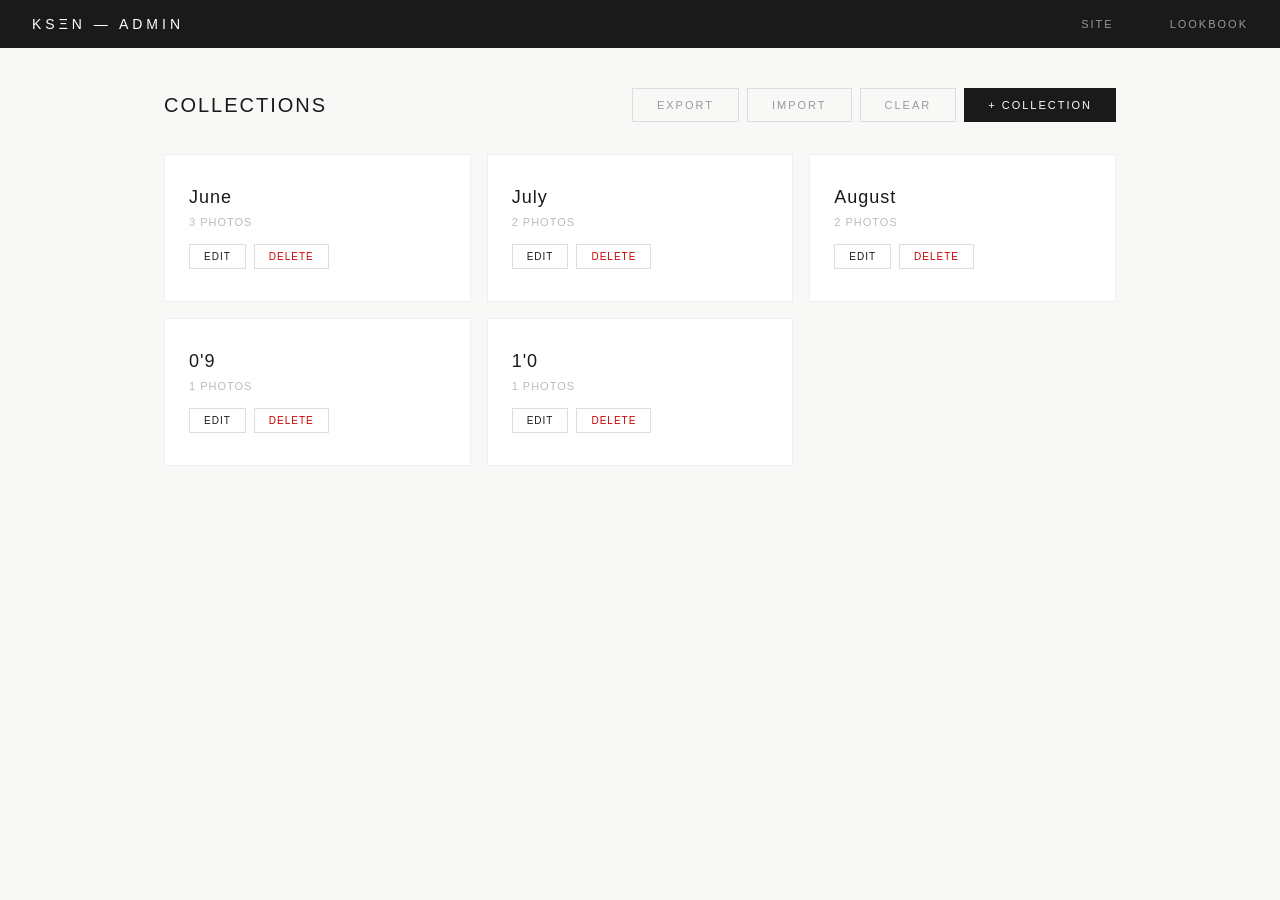
==== admin.html @ ff924694 "collection hero title + per-collection video support" ====
<!DOCTYPE html>
<html lang="en">
<head>
    <meta charset="UTF-8">
    <meta name="viewport" content="width=device-width, initial-scale=1.0">
    <title>Admin — KSΞN</title>
    <link rel="stylesheet" href="css/style.css">
    <style>
        * { box-sizing: border-box; margin: 0; padding: 0; }
        body { font-family: -apple-system, BlinkMacSystemFont, 'Helvetica Neue', Arial, sans-serif; background: #f8f8f6; color: #1a1a1a; }
        nav.admin-nav { position: relative; top: auto; left: auto; right: auto; height: auto; background: #1a1a1a !important; border-bottom: none; backdrop-filter: none; padding: 16px 32px; display: flex; justify-content: space-between; align-items: center; }
        .admin-nav h1 { color: #fff; font-size: 14px; font-weight: 300; letter-spacing: 4px; text-transform: uppercase; }
        .admin-nav .nav-links a { color: #999; text-decoration: none; font-size: 11px; letter-spacing: 2px; text-transform: uppercase; margin-left: 16px; transition: color .2s; }
        .admin-nav .nav-links a:hover { color: #fff; }
        .admin-container { max-width: 1000px; margin: 0 auto; padding: 40px 24px 60px; }
        .admin-header { display: flex; justify-content: space-between; align-items: center; margin-bottom: 32px; }
        .admin-header h2 { font-size: 20px; font-weight: 300; letter-spacing: 2px; text-transform: uppercase; }
        .admin-header .back-btn { background: none; border: none; font-size: 20px; cursor: pointer; color: #999; padding: 4px 8px; margin-right: 12px; }
        .admin-header .back-btn:hover { color: #1a1a1a; }
        .admin-header button { background: #1a1a1a; color: #fff; border: none; padding: 10px 24px; font-size: 11px; letter-spacing: 2px; text-transform: uppercase; cursor: pointer; transition: opacity .2s; }
        .admin-header button:hover { opacity: .8; }
        .admin-header .btn-outline { background: none; color: #999; border: 1px solid #ddd; }
        .admin-header .btn-outline:hover { color: #1a1a1a; border-color: #1a1a1a; opacity: 1; }
        .col-grid { display: grid; grid-template-columns: repeat(auto-fill, minmax(280px, 1fr)); gap: 16px; }
        .col-card { background: #fff; border: 1px solid #f0efed; padding: 32px 24px; cursor: pointer; transition: all .3s; display: flex; flex-direction: column; gap: 8px; }
        .col-card:hover { border-color: #1a1a1a; }
        .col-card h3 { font-size: 18px; font-weight: 400; letter-spacing: 1px; }
        .col-card .col-count { font-size: 11px; color: #bbb; letter-spacing: 1px; text-transform: uppercase; }
        .col-card-actions { display: flex; gap: 8px; margin-top: 8px; }
        .col-card-actions button { background: none; border: 1px solid #ddd; padding: 6px 14px; font-size: 10px; letter-spacing: 1px; text-transform: uppercase; cursor: pointer; transition: all .2s; }
        .col-card-actions .edit-btn { color: #1a1a1a; }
        .col-card-actions .edit-btn:hover { border-color: #1a1a1a; }
        .col-card-actions .delete-btn { color: #c00; }
        .col-card-actions .delete-btn:hover { border-color: #c00; }
        .prod-grid { display: grid; grid-template-columns: repeat(auto-fill, minmax(200px, 1fr)); gap: 16px; }
        .prod-card { background: #fff; border: 1px solid #f0efed; overflow: hidden; cursor: pointer; transition: all .3s; }
        .prod-card:hover { border-color: #1a1a1a; }
        .prod-card img { width: 100%; height: 240px; object-fit: cover; display: block; }
        .prod-card-body { padding: 12px 16px 16px; }
        .prod-card-body .look { font-size: 9px; color: #bbb; letter-spacing: 2px; text-transform: uppercase; }
        .prod-card-body h4 { font-size: 13px; font-weight: 500; margin: 4px 0 2px; }
        .prod-card-body .desc { font-size: 11px; color: #888; line-height: 1.4; display: -webkit-box; -webkit-line-clamp: 2; -webkit-box-orient: vertical; overflow: hidden; }
        .prod-card-actions { display: flex; gap: 6px; padding: 0 16px 14px; }
        .prod-card-actions button { background: none; border: 1px solid #ddd; padding: 5px 12px; font-size: 9px; letter-spacing: 1px; text-transform: uppercase; cursor: pointer; transition: all .2s; }
        .prod-card-actions .edit-btn { color: #1a1a1a; }
        .prod-card-actions .edit-btn:hover { border-color: #1a1a1a; }
        .prod-card-actions .delete-btn { color: #c00; }
        .prod-card-actions .delete-btn:hover { border-color: #c00; }
        .admin-empty { grid-column: 1 / -1; text-align: center; padding: 60px 20px; color: #bbb; font-size: 13px; letter-spacing: 1px; }
        .admin-form-overlay { position: fixed; inset: 0; background: rgba(0,0,0,0.5); display: none; justify-content: center; align-items: center; z-index: 200; padding: 20px; }
        .admin-form-overlay.active { display: flex; }
        .admin-form { background: #fff; width: 100%; max-width: 520px; max-height: 90vh; overflow-y: auto; padding: 40px; }
        .admin-form h3 { font-size: 16px; font-weight: 400; letter-spacing: 2px; text-transform: uppercase; margin-bottom: 24px; }
        .admin-form label { display: block; font-size: 10px; letter-spacing: 2px; text-transform: uppercase; color: #999; margin-bottom: 4px; margin-top: 16px; }
        .admin-form label:first-of-type { margin-top: 0; }
        .admin-form input, .admin-form textarea { width: 100%; padding: 10px 12px; border: 1px solid #ddd; font-size: 13px; font-family: inherit; background: #fafafa; outline: none; transition: border .2s; }
        .admin-form input:focus, .admin-form textarea:focus { border-color: #1a1a1a; }
        .admin-form textarea { resize: vertical; min-height: 60px; }
        .dropzone { border: 2px dashed #ddd; padding: 20px; text-align: center; cursor: pointer; transition: all .2s; background: #fafafa; margin-top: 4px; min-height: 120px; display: flex; flex-direction: column; align-items: center; justify-content: center; }
        .dropzone:hover, .dropzone.dragover { border-color: #1a1a1a; background: #f0f0ee; }
        .dropzone.has-image { border-style: solid; border-color: #ddd; padding: 4px; }
        .dropzone img { max-width: 100%; max-height: 200px; display: block; }
        .dropzone .dz-text { font-size: 11px; color: #bbb; letter-spacing: 1px; }
        .dropzone.has-image .dz-text { display: none; }
        .admin-form-actions { display: flex; gap: 12px; margin-top: 24px; }
        .admin-form-actions button { flex: 1; padding: 12px; border: none; font-size: 11px; letter-spacing: 2px; text-transform: uppercase; cursor: pointer; }
        .admin-form-actions .save-btn { background: #1a1a1a; color: #fff; }
        .admin-form-actions .cancel-btn { background: none; border: 1px solid #ddd; color: #999; }
        .admin-form-actions .save-btn:hover { opacity: .85; }
        .admin-form-actions .cancel-btn:hover { color: #1a1a1a; border-color: #1a1a1a; }
        .admin-toast { position: fixed; bottom: 24px; left: 50%; transform: translateX(-50%); background: #1a1a1a; color: #fff; padding: 12px 24px; font-size: 12px; letter-spacing: 1px; opacity: 0; transition: opacity .3s; z-index: 300; pointer-events: none; }
        .admin-toast.show { opacity: 1; }
        @media (max-width: 600px) {
            .admin-nav { padding: 12px 16px; }
            .admin-container { padding: 0 12px; margin: 20px auto; }
            .col-grid { grid-template-columns: 1fr; }
            .prod-grid { grid-template-columns: 1fr 1fr; }
            .admin-form { padding: 24px; }
        }
    </style>
</head>
<body>

    <nav class="admin-nav">
        <h1>KSΞN — Admin</h1>
        <div class="nav-links">
            <a href="index.html">Site</a>
            <a href="collection.html">Lookbook</a>
        </div>
    </nav>

    <div class="admin-container" id="app">
        <div id="viewMain">
            <div class="admin-header">
                <h2>Collections</h2>
                <div style="display:flex;gap:8px;flex-wrap:wrap;">
                    <button class="btn-outline" onclick="exportData()">Export</button>
                    <button class="btn-outline" onclick="importData()">Import</button>
                    <button class="btn-outline" onclick="clearStorage()">Clear</button>
                    <button onclick="openColForm()">+ Collection</button>
                </div>
            </div>
            <div class="col-grid" id="colGrid"></div>
        </div>

        <div id="viewDetail" style="display:none;">
            <div class="admin-header">
                <div>
                    <button class="back-btn" onclick="showMain()">&#8592;</button>
                    <span id="detailTitle" style="font-size:20px;font-weight:300;letter-spacing:2px;text-transform:uppercase;"></span>
                </div>
                <button onclick="openProductForm()">+ Add Photo</button>
            </div>
            <div class="prod-grid" id="prodGrid"></div>
        </div>
    </div>

    <div class="admin-form-overlay" id="formOverlay">
        <div class="admin-form">
            <h3 id="formTitle">Collection</h3>
            <form id="mainForm" novalidate onsubmit="saveForm(event)">
                <input type="hidden" id="formType" value="">
                <input type="hidden" id="formId" value="">
                <input type="hidden" id="formColId" value="">
                <div id="formFields"></div>
                <div class="admin-form-actions">
                    <button type="button" class="cancel-btn" onclick="closeForm()">Cancel</button>
                    <button type="submit" class="save-btn">Save</button>
                </div>
            </form>
        </div>
    </div>

    <div class="admin-toast" id="toast"></div>

    <script>
        const DEFAULT_COLLECTIONS = [
            { id: 0, name: "June", video: "" },
            { id: 1, name: "July", video: "" },
            { id: 2, name: "August", video: "" },
            { id: 3, name: "0'9", video: "" },
            { id: 4, name: "1'0", video: "" }
        ];
        const DEFAULT_PRODUCTS = [
            { id: 0, image: "images/june.jpg", look: "Look 01", name: "Wool Tailored Blazer", desc: "Single-breasted blazer cut from Italian virgin wool.", materials: "100% Virgin Wool, Horn Buttons", model: "Ксения, 178 cm", fit: "True to size", collectionId: 0 },
            { id: 1, image: "images/gallery-3.jpg", look: "Look 02", name: "Organic Cotton Shirt", desc: "Oversized button-down in organic cotton poplin.", materials: "100% Organic Cotton", model: "Ксения, 174 cm", fit: "Oversized fit", collectionId: 0 },
            { id: 2, image: "images/june.jpg", look: "Look 03", name: "Silk Drape Dress", desc: "Floor-length dress in liquid silk crepe.", materials: "100% Silk Crepe", model: "Ксения, 176 cm", fit: "True to size", collectionId: 0 },
            { id: 3, image: "images/July.jpg", look: "Look 04", name: "Linen Wide Trousers", desc: "High-waisted wide-leg trousers in linen blend.", materials: "70% Linen, 30% Cotton", model: "Ксения, 178 cm", fit: "True to size", collectionId: 1 },
            { id: 4, image: "images/July (2).jpg", look: "Look 05", name: "Slate Double-Breasted Jacket", desc: "Double-breasted jacket in heavy wool crepe.", materials: "100% Wool Crepe", model: "Ксения, 174 cm", fit: "Tailored fit", collectionId: 1 },
            { id: 5, image: "images/june.jpg", look: "Look 06", name: "Ivory Silk Blouse", desc: "Relaxed blouse in ivory silk charmeuse.", materials: "100% Silk Charmeuse", model: "Ксения, 176 cm", fit: "Relaxed fit", collectionId: 2 },
            { id: 6, image: "images/june.jpg", look: "Look 07", name: "June Look", desc: "Light summer silhouette.", materials: "100% Linen", model: "—", fit: "Relaxed fit", collectionId: 2 },
            { id: 7, image: "images/July.jpg", look: "Look 08", name: "Dark Silhouette", desc: "Bold black and red composition.", materials: "100% Wool", model: "—", fit: "Tailored fit", collectionId: 4 },
            { id: 8, image: "images/July (2).jpg", look: "Look 09", name: "Pink Door Frame", desc: "Soft silhouette with architectural detail.", materials: "100% Linen", model: "—", fit: "Relaxed fit", collectionId: 3 }
        ];

        let activeColId = null;

        function getCollections() {
            const s = localStorage.getItem('ksen_collections');
            if (s) { try { return JSON.parse(s); } catch(e) {} }
            return DEFAULT_COLLECTIONS;
        }
        function saveCollections(c) { localStorage.setItem('ksen_collections', JSON.stringify(c)); }
        function getProducts() {
            const s = localStorage.getItem('ksen_products');
            if (s) { try { return JSON.parse(s); } catch(e) {} }
            return DEFAULT_PRODUCTS;
        }
        function saveProducts(p) { localStorage.setItem('ksen_products', JSON.stringify(p)); }

        function renderCols() {
            const cols = getCollections();
            const products = getProducts();
            const grid = document.getElementById('colGrid');
            if (!cols.length) {
                grid.innerHTML = '<div class="admin-empty">No collections. Click "+ Collection" to start.</div>';
                return;
            }
            grid.innerHTML = cols.map(c => {
                const count = products.filter(p => p.collectionId === c.id).length;
                return `<div class="col-card" onclick="openCollection(${c.id})">
                    <h3>${c.name}</h3>
                    <div class="col-count">${count} photos</div>
                    <div class="col-card-actions" onclick="event.stopPropagation()">
                        <button class="edit-btn" onclick="openColForm(${c.id})">Edit</button>
                        <button class="delete-btn" onclick="deleteCol(${c.id})">Delete</button>
                    </div>
                </div>`;
            }).join('');
        }

        function openCollection(colId) {
            activeColId = colId;
            const col = getCollections().find(c => c.id === colId);
            if (!col) return;
            document.getElementById('detailTitle').textContent = col.name;
            document.getElementById('viewMain').style.display = 'none';
            document.getElementById('viewDetail').style.display = 'block';
            renderProducts();
        }

        function showMain() {
            activeColId = null;
            document.getElementById('viewDetail').style.display = 'none';
            document.getElementById('viewMain').style.display = 'block';
            renderCols();
        }

        function renderProducts() {
            const products = getProducts();
            const items = products.filter(p => p.collectionId === activeColId);
            const grid = document.getElementById('prodGrid');
            if (!items.length) {
                grid.innerHTML = '<div class="admin-empty">No photos in this collection. Click "+ Add Photo".</div>';
                return;
            }
            grid.innerHTML = items.map((p, i) => {
                const realIdx = products.indexOf(p);
                return `<div class="prod-card">
                    <img src="${p.image}" alt="${p.name}" onerror="this.src='images/placeholder.svg'">
                    <div class="prod-card-body">
                        <div class="look">${p.look || '—'}</div>
                        <h4>${p.name}</h4>
                        <div class="desc">${p.desc || ''}</div>
                    </div>
                    <div class="prod-card-actions">
                        <button class="edit-btn" onclick="openProductForm(${realIdx})">Edit</button>
                        <button class="delete-btn" onclick="deleteProduct(${realIdx})">Delete</button>
                    </div>
                </div>`;
            }).join('');
        }

        function openColForm(colId) {
            const col = colId !== undefined ? getCollections().find(c => c.id === colId) : null;
            document.getElementById('formType').value = 'collection';
            document.getElementById('formId').value = colId !== undefined ? colId : '';
            document.getElementById('formColId').value = '';
            document.getElementById('formTitle').textContent = col ? 'Edit Collection' : 'Add Collection';
            document.getElementById('formFields').innerHTML = `
                <label>Collection Name</label>
                <input type="text" id="fldName" placeholder="June" value="${col ? col.name : ''}">
                <label>Video URL (optional)</label>
                <input type="text" id="fldVideo" placeholder="images/my-video.mp4" value="${col ? (col.video || '') : ''}">
            `;
            document.getElementById('formOverlay').classList.add('active');
        }

        function openProductForm(prodIdx) {
            const products = getProducts();
            const p = prodIdx !== undefined ? products[prodIdx] : null;
            document.getElementById('formType').value = 'product';
            document.getElementById('formId').value = prodIdx !== undefined ? prodIdx : '';
            document.getElementById('formColId').value = prodIdx === undefined && activeColId !== null ? activeColId : '';
            const allCols = getCollections();
            const currentColId = p ? p.collectionId : activeColId;
            document.getElementById('formTitle').textContent = p ? 'Edit Photo' : 'Add Photo';
            document.getElementById('formFields').innerHTML = `
                <label>Look Label</label>
                <input type="text" id="fldLook" placeholder="Look 01" value="${p ? (p.look || '') : ''}">
                <label>Product Name</label>
                <input type="text" id="fldName" placeholder="Wool Tailored Blazer" value="${p ? (p.name || '') : ''}">
                <label>Photo</label>
                <div class="dropzone${p && p.image ? ' has-image' : ''}" id="dropzone">
                    ${p && p.image ? `<img src="${p.image}" id="dzPreview">` : ''}
                    <span class="dz-text" id="dzText">${p && p.image ? '' : 'Drop image here or click to select'}</span>
                </div>
                <input type="file" id="fldFile" accept="image/*" style="display:none">
                <input type="hidden" id="fldImage" value="${p ? (p.image || '') : ''}">
                <label>Collection</label>
                <select id="fldCollection" style="width:100%;padding:10px 12px;border:1px solid #ddd;font-size:13px;font-family:inherit;background:#fafafa;outline:none;">
                    ${allCols.map(c => `<option value="${c.id}" ${c.id === currentColId ? 'selected' : ''}>${c.name}</option>`).join('')}
                </select>
                <label>Description</label>
                <textarea id="fldDesc" placeholder="Product description..." rows="3">${p ? (p.desc || '') : ''}</textarea>
                <label>Materials</label>
                <input type="text" id="fldMaterials" placeholder="100% Virgin Wool" value="${p ? (p.materials || '') : ''}">
                <label>Model</label>
                <input type="text" id="fldModel" placeholder="Ксения, 178 cm" value="${p ? (p.model || '') : ''}">
                <label>Fit</label>
                <input type="text" id="fldFit" placeholder="True to size" value="${p ? (p.fit || '') : ''}">
            `;
            const dz = document.getElementById('dropzone');
            const fileInput = document.getElementById('fldFile');
            dz.addEventListener('click', () => fileInput.click());
            dz.addEventListener('dragover', e => { e.preventDefault(); dz.classList.add('dragover'); });
            dz.addEventListener('dragleave', () => dz.classList.remove('dragover'));
            dz.addEventListener('drop', e => { e.preventDefault(); dz.classList.remove('dragover'); handleFile(e.dataTransfer.files[0]); });
            fileInput.addEventListener('change', () => { if (fileInput.files[0]) handleFile(fileInput.files[0]); });
            document.getElementById('formOverlay').classList.add('active');
        }

        function handleFile(file) {
            if (!file) return showToast('No file');
            const ext = file.name.split('.').pop().toLowerCase();
            if (ext === 'heic' || ext === 'heif') return showToast('HEIC not supported — convert to JPG');
            showToast('Processing image...');
            const reader = new FileReader();
            reader.onload = function(e) {
                const rawDataUrl = e.target.result;
                const img = new Image();
                img.onload = function() {
                    const canvas = document.createElement('canvas');
                    let w = img.width, h = img.height;
                    const maxDim = 1200;
                    if (w > maxDim || h > maxDim) {
                        if (w > h) { h = Math.round(h * maxDim / w); w = maxDim; }
                        else { w = Math.round(w * maxDim / h); h = maxDim; }
                    }
                    canvas.width = w; canvas.height = h;
                    const ctx = canvas.getContext('2d');
                    ctx.drawImage(img, 0, 0, w, h);
                    const dataUrl = canvas.toDataURL('image/jpeg', 0.8);
                    document.getElementById('fldImage').value = dataUrl;
                    const dz = document.getElementById('dropzone');
                    let prev = document.getElementById('dzPreview');
                    if (!prev) { prev = document.createElement('img'); prev.id = 'dzPreview'; dz.insertBefore(prev, dz.firstChild); }
                    prev.src = dataUrl;
                    dz.classList.add('has-image');
                    document.getElementById('dzText').style.display = 'none';
                    showToast('Image ready');
                };
                img.onerror = function() {
                    document.getElementById('fldImage').value = rawDataUrl;
                    const dz = document.getElementById('dropzone');
                    let prev = document.getElementById('dzPreview');
                    if (!prev) { prev = document.createElement('img'); prev.id = 'dzPreview'; dz.insertBefore(prev, dz.firstChild); }
                    prev.src = rawDataUrl;
                    dz.classList.add('has-image');
                    document.getElementById('dzText').style.display = 'none';
                    showToast('Saved without compression');
                };
                img.src = rawDataUrl;
            };
            reader.onerror = function() { showToast('Failed to read file'); };
            reader.readAsDataURL(file);
        }
        function closeForm() { document.getElementById('formOverlay').classList.remove('active'); }

        function saveForm(e) {
            e.preventDefault();
            const type = document.getElementById('formType').value;
            const id = document.getElementById('formId').value;
            if (type === 'collection') {
                const cols = getCollections();
                const name = document.getElementById('fldName').value.trim();
                const video = document.getElementById('fldVideo').value.trim();
                if (!name) return showToast('Enter a name');
                if (id !== '') {
                    const col = cols.find(c => c.id === parseInt(id));
                    if (col) { col.name = name; col.video = video; }
                } else {
                    cols.push({ id: cols.length ? Math.max(...cols.map(c => c.id)) + 1 : 0, name, video });
                }
                saveCollections(cols);
                closeForm();
                showMain();
                showToast('Collection saved');
            } else {
                const products = getProducts();
                const image = document.getElementById('fldImage').value;
                if (!image) return showToast('Drop or select an image');
                const data = {
                    image: image,
                    look: document.getElementById('fldLook').value,
                    name: document.getElementById('fldName').value,
                    desc: document.getElementById('fldDesc').value,
                    materials: document.getElementById('fldMaterials').value,
                    model: document.getElementById('fldModel').value,
                    fit: document.getElementById('fldFit').value,
                    collectionId: parseInt(document.getElementById('fldCollection').value)
                };
                if (id !== '') {
                    const idx = parseInt(id);
                    data.id = products[idx].id;
                    products[idx] = data;
                } else {
                    data.id = products.length ? Math.max(...products.map(p => p.id)) + 1 : 0;
                    products.push(data);
                }
                try { saveProducts(products); } catch(e) { return showToast('Storage full — use smaller photos'); }
                closeForm();
                renderProducts();
                showToast('Photo saved');
            }
        }

        function deleteCol(colId) {
            if (!confirm('Delete this collection and remove all its photos?')) return;
            let products = getProducts();
            let cols = getCollections();
            products = products.filter(p => p.collectionId !== colId);
            cols = cols.filter(c => c.id !== colId);
            saveProducts(products);
            saveCollections(cols);
            if (activeColId === colId) showMain();
            else renderCols();
            showToast('Collection deleted');
        }

        function deleteProduct(idx) {
            if (!confirm('Delete this photo?')) return;
            const products = getProducts();
            products.splice(idx, 1);
            saveProducts(products);
            renderProducts();
            showToast('Photo deleted');
        }

        function clearStorage() {
            if (!confirm('Clear all stored data and reload?')) return;
            localStorage.removeItem('ksen_products');
            localStorage.removeItem('ksen_collections');
            showMain();
            showToast('Cleared — defaults loaded');
        }

        function exportData() {
            const data = JSON.stringify({ products: getProducts(), collections: getCollections() }, null, 2);
            const blob = new Blob([data], { type: 'application/json' });
            const a = document.createElement('a');
            a.href = URL.createObjectURL(blob);
            a.download = 'ksen-backup.json';
            a.click();
            showToast('Exported successfully');
        }

        function importData() {
            const input = document.createElement('input');
            input.type = 'file';
            input.accept = '.json';
            input.onchange = function(e) {
                const file = e.target.files[0];
                if (!file) return;
                const reader = new FileReader();
                reader.onload = function(ev) {
                    try {
                        const data = JSON.parse(ev.target.result);
                        if (!data.products || !data.collections) return showToast('Invalid backup file');
                        saveProducts(data.products);
                        saveCollections(data.collections);
                        showMain();
                        showToast('Imported successfully');
                    } catch(err) { showToast('Invalid backup file'); }
                };
                reader.readAsText(file);
            };
            input.click();
        }

        function showToast(msg) {
            const t = document.getElementById('toast');
            t.textContent = msg;
            t.classList.add('show');
            setTimeout(() => t.classList.remove('show'), 2000);
        }

        renderCols();
    </script>
</body>
</html>
---- css/style.css ----
@import url('https://fonts.googleapis.com/css2?family=Inter:wght@200;300;400;500;600&display=swap');

* {
    margin: 0;
    padding: 0;
    box-sizing: border-box;
}

html {
    scroll-behavior: smooth;
}

body {
    font-family: 'Inter', -apple-system, BlinkMacSystemFont, sans-serif;
    background: #ffffff;
    color: #1a1a1a;
    -webkit-font-smoothing: antialiased;
    overflow-x: hidden;
}

::selection {
    background: #1a1a1a;
    color: #ffffff;
}

/* ── Nav ── */
nav {
    position: fixed;
    top: 0;
    left: 0;
    right: 0;
    z-index: 100;
    padding: 0 48px;
    height: 80px;
    display: flex;
    align-items: center;
    background: rgba(255,255,255,0.95);
    backdrop-filter: blur(20px);
    border-bottom: 1px solid rgba(0,0,0,0.04);
    transition: background 0.4s, border-color 0.4s;
}

nav.scrolled {
    background: rgba(255,255,255,0.98);
    border-bottom-color: rgba(0,0,0,0.08);
}

.nav-container {
    width: 100%;
    max-width: 1440px;
    margin: 0 auto;
    display: flex;
    justify-content: space-between;
    align-items: center;
}

.logo {
    font-size: 22px;
    font-weight: 300;
    letter-spacing: 8px;
    text-transform: uppercase;
    text-decoration: none;
    color: #1a1a1a;
}

.logo-xi {
    display: inline-block;
}

.nav-links {
    display: flex;
    gap: 40px;
}

.nav-links a {
    text-decoration: none;
    color: #666;
    font-size: 13px;
    font-weight: 400;
    letter-spacing: 2px;
    text-transform: uppercase;
    transition: color 0.3s;
    position: relative;
}

.nav-links a::after {
    content: '';
    position: absolute;
    bottom: -4px;
    left: 0;
    width: 0;
    height: 1px;
    background: #1a1a1a;
    transition: width 0.3s;
}

.nav-links a:hover::after,
.nav-links a.active::after {
    width: 100%;
}

.nav-links a:hover,
.nav-links a.active {
    color: #1a1a1a;
}

.menu-toggle {
    display: none;
    flex-direction: column;
    gap: 6px;
    cursor: pointer;
}

.menu-toggle span {
    width: 24px;
    height: 1px;
    background: #1a1a1a;
    transition: 0.3s;
}

/* ── Hero ── */
.hero-full {
    margin-top: 80px;
    height: calc(100vh - 80px);
    overflow: hidden;
}

.hero-image {
    position: relative;
    width: 100%;
    height: 100%;
}

.hero-placeholder {
    width: 100%;
    height: 100%;
    background-size: cover;
    background-position: center;
    background-repeat: no-repeat;
    transition: transform 0.6s ease;
}

.hero-image::after {
    content: '';
    position: absolute;
    top: 0; left: 0; right: 0; bottom: 0;
    background: linear-gradient(to top, rgba(0,0,0,0.4) 0%, rgba(0,0,0,0.1) 50%, rgba(0,0,0,0.2) 100%);
    z-index: 1;
}

.hero-overlay {
    position: absolute;
    bottom: 80px;
    left: 80px;
    z-index: 2;
}

.hero-overlay {
    position: absolute;
    bottom: 80px;
    left: 80px;
}

.hero-season {
    font-size: 11px;
    color: rgba(255,255,255,0.5);
    letter-spacing: 4px;
    text-transform: uppercase;
    display: block;
    margin-bottom: 8px;
}

.hero-overlay h1 {
    font-size: 96px;
    font-weight: 200;
    letter-spacing: 20px;
    text-transform: uppercase;
    color: #ffffff;
    line-height: 1;
    margin-bottom: 12px;
}

.hero-overlay p {
    font-size: 14px;
    color: rgba(255,255,255,0.7);
    letter-spacing: 2px;
    font-weight: 300;
    margin-bottom: 32px;
    max-width: 400px;
    line-height: 1.6;
}

.btn-hero {
    display: inline-block;
    padding: 14px 40px;
    border: 1px solid rgba(255,255,255,0.6);
    color: #ffffff;
    font-family: 'Inter', sans-serif;
    font-size: 11px;
    font-weight: 400;
    letter-spacing: 3px;
    text-transform: uppercase;
    text-decoration: none;
    transition: all 0.4s;
}

.btn-hero:hover {
    background: #ffffff;
    color: #1a1a1a;
    border-color: #ffffff;
}

/* ── Masonry Grid ── */
.masonry-grid {
    padding: 0 48px 80px;
    max-width: 1440px;
    margin: 0 auto;
    display: grid;
    grid-template-columns: repeat(4, 1fr);
    gap: 16px;
}

.masonry-item {
    position: relative;
    display: block;
    text-decoration: none;
    color: inherit;
    overflow: hidden;
    grid-row: span 1;
}

.masonry-tall {
    grid-row: span 2;
}

.masonry-wide {
    grid-column: span 2;
}

.masonry-img {
    width: 100%;
    height: 100%;
    min-height: 400px;
    object-fit: cover;
    display: block;
    transition: transform 0.8s ease;
}

.masonry-tall .masonry-img {
    min-height: 600px;
}

.masonry-item:hover .masonry-img {
    transform: scale(1.04);
}

.masonry-overlay {
    position: absolute;
    bottom: 28px;
    left: 28px;
    opacity: 0;
    transform: translateY(10px);
    transition: all 0.4s ease;
}

.masonry-item:hover .masonry-overlay {
    opacity: 1;
    transform: translateY(0);
}

.masonry-season {
    font-size: 10px;
    color: rgba(255,255,255,0.6);
    letter-spacing: 3px;
    text-transform: uppercase;
    display: block;
    margin-bottom: 4px;
}

.masonry-overlay h3 {
    font-size: 16px;
    font-weight: 300;
    letter-spacing: 1px;
    color: #ffffff;
}

/* ── Reveal Animation ── */
.reveal {
    opacity: 0;
    transform: translateY(40px);
    transition: opacity 0.8s ease, transform 0.8s ease;
}

.reveal.visible {
    opacity: 1;
    transform: translateY(0);
}

/* ── Collection Page ── */
.collection-page nav {
    background: rgba(0,0,0,0.85);
    backdrop-filter: blur(20px);
    border-bottom: 1px solid rgba(255,255,255,0.06);
}

.collection-page .logo {
    color: #ffffff;
}

.collection-page .nav-links a {
    color: rgba(255,255,255,0.6);
}

.collection-page .nav-links a::after {
    background: #ffffff;
}

.collection-page .nav-links a:hover,
.collection-page .nav-links a.active {
    color: #ffffff;
}

.collection-page .menu-toggle span {
    background: #ffffff;
}

.video-hero {
    margin-top: 80px;
}

.video-placeholder {
    position: relative;
    width: 100%;
    height: 85vh;
    overflow: hidden;
}

.full-video {
    width: 100%;
    height: 100%;
    object-fit: cover;
    display: block;
}

.video-overlay {
    position: absolute;
    inset: 0;
    display: flex;
    flex-direction: column;
    align-items: center;
    justify-content: center;
    z-index: 2;
}

.collection-hero-title {
    font-size: 48px;
    font-weight: 200;
    letter-spacing: 12px;
    text-transform: uppercase;
    color: #fff;
    text-shadow: 0 2px 20px rgba(0,0,0,0.6);
    margin-bottom: 30px;
}

.play-hint {
    font-size: 11px;
    color: rgba(255,255,255,0.5);
    letter-spacing: 3px;
    text-transform: uppercase;
    animation: bounce 2s infinite;
}

@keyframes bounce {
    0%, 100% { transform: translateY(0); opacity: 0.5; }
    50% { transform: translateY(8px); opacity: 1; }
}

.collection-right-title {
    font-size: 32px;
    font-weight: 300;
    letter-spacing: 6px;
    text-transform: uppercase;
    color: #1a1a1a;
    text-align: left;
    padding: 12px 48px 8px;
    margin: 0;
    pointer-events: none;
    user-select: none;
    line-height: 1;
}

/* ── Horizontal Gallery ── */
.gallery-section {
    position: relative;
}

.horizontal-gallery {
    padding: 0 48px 80px;
    overflow-x: auto;
    -webkit-overflow-scrolling: touch;
    scroll-behavior: auto;
}

.gallery-arrow {
    position: absolute;
    top: 50%;
    transform: translateY(-50%);
    z-index: 5;
    background: rgba(255,255,255,0.9);
    border: 1px solid #f0efed;
    width: 44px;
    height: 44px;
    display: flex;
    align-items: center;
    justify-content: center;
    font-size: 18px;
    cursor: pointer;
    color: #1a1a1a;
    transition: all 0.3s;
    user-select: none;
}

.gallery-arrow:hover {
    background: #1a1a1a;
    color: #fff;
    border-color: #1a1a1a;
}

.gallery-arrow-left {
    left: 8px;
}

.gallery-arrow-right {
    right: 8px;
}

.horizontal-gallery::-webkit-scrollbar {
    display: none;
}

.gallery-track {
    display: flex;
    gap: 16px;
    cursor: grab;
}

.gallery-item {
    flex-shrink: 0;
}

.gallery-img {
    cursor: pointer;
    object-fit: cover;
    display: block;
    transition: opacity 0.3s;
}

.gallery-img:hover {
    opacity: 0.85;
}

/* ── Collection Navigation ── */
.collection-nav {
    display: flex;
    justify-content: center;
    gap: 6px;
    padding: 32px 24px 24px;
    flex-wrap: wrap;
}

.collection-nav a {
    display: inline-block;
    padding: 8px 20px;
    font-size: 10px;
    letter-spacing: 3px;
    text-transform: uppercase;
    text-decoration: none;
    color: #bbb;
    border: 1px solid #eee;
    transition: all 0.3s;
    background: #fff;
}

.collection-nav a:hover {
    color: #1a1a1a;
    border-color: #1a1a1a;
}

.collection-nav a.active {
    color: #1a1a1a;
    border-color: #1a1a1a;
    background: #f5f5f3;
}

.video-break-hero {
    width: 100%;
    height: 70vh;
    overflow: hidden;
}

.video-break-hero video {
    width: 100%;
    height: 100%;
    object-fit: cover;
    display: block;
}

.video-break {
    width: 100%;
    height: 80vh;
    overflow: hidden;
}

.video-break video {
    width: 100%;
    height: 100%;
    object-fit: cover;
    display: block;
}

/* ── Fullscreen Viewer ── */
.fullscreen-viewer {
    display: none;
    position: fixed;
    top: 0;
    left: 0;
    right: 0;
    bottom: 0;
    z-index: 1000;
    background: rgba(0,0,0,0.95);
    backdrop-filter: blur(10px);
    align-items: center;
    justify-content: center;
}

.fullscreen-viewer.active {
    display: flex;
}

.viewer-image-container {
    width: 100%;
    height: 100%;
    display: flex;
    align-items: center;
    justify-content: center;
    padding: 80px;
}

.viewer-image {
    max-width: 100%;
    max-height: 100%;
    object-fit: contain;
    opacity: 0;
    transition: opacity 0.4s;
}

.viewer-image.loaded {
    opacity: 1;
}

.viewer-close {
    position: absolute;
    top: 24px;
    right: 32px;
    background: none;
    border: none;
    color: rgba(255,255,255,0.6);
    font-size: 36px;
    cursor: pointer;
    z-index: 10;
    transition: color 0.3s;
    font-family: 'Inter', sans-serif;
}

.viewer-close:hover {
    color: #ffffff;
}

.viewer-nav {
    position: absolute;
    top: 50%;
    transform: translateY(-50%);
    background: none;
    border: none;
    color: rgba(255,255,255,0.4);
    font-size: 32px;
    cursor: pointer;
    padding: 24px;
    z-index: 10;
    transition: color 0.3s;
    font-family: 'Inter', sans-serif;
}

.viewer-nav:hover {
    color: #ffffff;
}

.viewer-prev {
    left: 16px;
}

.viewer-next {
    right: 16px;
}

.viewer-counter {
    position: absolute;
    bottom: 32px;
    left: 50%;
    transform: translateX(-50%);
    color: rgba(255,255,255,0.4);
    font-size: 12px;
    letter-spacing: 3px;
    font-weight: 300;
}

/* ── Brand / About Section ── */
.brand-section {
    padding: 100px 48px;
    background: #ffffff;
}

.brand-inner {
    max-width: 640px;
    margin: 0 auto;
    text-align: center;
}

.brand-inner h2 {
    font-size: 24px;
    font-weight: 200;
    letter-spacing: 6px;
    text-transform: uppercase;
    margin-bottom: 40px;
    color: #1a1a1a;
}

.brand-text p {
    font-size: 15px;
    font-weight: 300;
    line-height: 1.8;
    color: #555;
    margin-bottom: 20px;
}

.brand-text p:last-child {
    margin-bottom: 0;
}

/* ── Contact Section ── */
.contact-section {
    padding: 80px 48px;
    background: #f8f8f6;
}

.contact-inner {
    max-width: 600px;
    margin: 0 auto;
    text-align: center;
}

.contact-inner h2 {
    font-size: 28px;
    font-weight: 300;
    letter-spacing: 4px;
    text-transform: uppercase;
    margin-bottom: 48px;
    color: #1a1a1a;
}

.contact-grid {
    display: flex;
    justify-content: center;
    gap: 60px;
    flex-wrap: wrap;
}

.contact-item h4 {
    font-size: 10px;
    letter-spacing: 3px;
    text-transform: uppercase;
    color: #999;
    font-weight: 400;
    margin-bottom: 8px;
}

.contact-item a,
.contact-item p {
    font-size: 15px;
    color: #1a1a1a;
    font-weight: 300;
    text-decoration: none;
    transition: opacity 0.2s;
}

.contact-item a:hover {
    opacity: 0.6;
}

/* ── Footer ── */
footer {
    padding: 48px;
    border-top: 1px solid #f0efed;
}

.footer-container {
    max-width: 1440px;
    margin: 0 auto;
    display: flex;
    justify-content: space-between;
    align-items: flex-end;
}

.footer-brand h3 {
    font-size: 16px;
    font-weight: 300;
    letter-spacing: 6px;
    text-transform: uppercase;
    margin-bottom: 8px;
}

.footer-brand p {
    font-size: 12px;
    color: #999;
    font-weight: 300;
}

.footer-counter {
    font-size: 11px;
    color: #bbb;
    letter-spacing: 1px;
    font-weight: 300;
}

.footer-counter span {
    color: #666;
    font-weight: 400;
}

.footer-links {
    display: flex;
    gap: 32px;
}

.footer-links a {
    text-decoration: none;
    color: #666;
    font-size: 12px;
    letter-spacing: 2px;
    text-transform: uppercase;
    font-weight: 400;
    transition: color 0.3s;
}



/* ── Responsive ── */
@media (max-width: 768px) {
    nav {
        padding: 0 24px;
    }

    .nav-links {
        display: none;
    }

    .nav-links.active {
        display: flex;
        flex-direction: column;
        position: absolute;
        top: 80px;
        left: 0;
        right: 0;
        background: #ffffff;
        padding: 24px 48px;
        gap: 20px;
        border-bottom: 1px solid #f0efed;
    }

    .menu-toggle {
        display: flex;
    }

    .hero-full {
        height: 70vh;
    }

    .hero-overlay {
        bottom: 40px;
        left: 24px;
    }

    .hero-overlay h1 {
        font-size: 48px;
        letter-spacing: 12px;
    }

    .hero-overlay p {
        font-size: 12px;
        max-width: 280px;
    }


    .masonry-grid {
        padding: 0 24px 60px;
        grid-template-columns: 1fr;
        gap: 12px;
    }

    .masonry-tall,
    .masonry-wide {
        grid-column: span 1;
        grid-row: span 1;
    }

    .masonry-img {
        min-height: 300px;
    }

    .masonry-tall .masonry-img {
        min-height: 350px;
    }

    .collection-page nav {
        background: rgba(0,0,0,0.9);
    }

    .collection-page .nav-links.active {
        background: #1a1a1a;
    }

    .collection-page .nav-links.active a {
        color: rgba(255,255,255,0.8);
    }

    .collection-right-title {
        font-size: 24px;
        letter-spacing: 5px;
        padding: 8px 24px 6px;
    }

    .gallery-section .horizontal-gallery {
        padding: 0 24px 60px;
    }

    .gallery-arrow {
        display: none;
    }

    .collection-nav {
        padding: 24px 12px 16px;
        gap: 4px;
    }

    .collection-nav a {
        padding: 6px 14px;
        font-size: 9px;
        letter-spacing: 2px;
    }

    .video-break-hero {
        height: 40vh;
    }

    .video-break {
        height: 50vh;
    }


    .brand-section {
        padding: 60px 24px;
    }

    .brand-inner h2 {
        font-size: 20px;
        letter-spacing: 4px;
    }

    .brand-text p {
        font-size: 14px;
    }

    .contact-section {
        padding: 60px 24px;
    }

    .contact-grid {
        gap: 40px;
    }

    .viewer-image-container {
        padding: 60px 24px;
    }

    .viewer-nav {
        font-size: 24px;
        padding: 16px;
    }

    .viewer-prev {
        left: 4px;
    }

    .viewer-next {
        right: 4px;
    }

    footer {
        padding: 32px 24px;
    }

    .footer-container {
        flex-direction: column;
        align-items: flex-start;
        gap: 16px;
    }

    .footer-links {
        gap: 20px;
    }
}

@media (max-width: 480px) {
    nav {
        padding: 0 16px;
        height: 60px;
    }

    .logo {
        font-size: 18px;
        letter-spacing: 5px;
    }

    .hero-full {
        margin-top: 60px;
        height: 65vh;
    }

    .hero-overlay {
        bottom: 24px;
        left: 16px;
        right: 16px;
    }

    .hero-overlay h1 {
        font-size: 36px;
        letter-spacing: 8px;
    }

    .hero-overlay p {
        font-size: 11px;
        max-width: 100%;
        margin-bottom: 20px;
    }

    .btn-hero {
        padding: 10px 28px;
        font-size: 10px;
    }

    .masonry-grid {
        padding: 0 12px 40px;
        gap: 8px;
    }

    .masonry-img {
        min-height: 240px;
    }

    .masonry-tall .masonry-img {
        min-height: 280px;
    }

    .masonry-overlay {
        bottom: 16px;
        left: 16px;
        opacity: 1;
        transform: none;
    }

    .masonry-overlay h3 {
        font-size: 14px;
    }

    .video-placeholder {
        height: 50vh;
    }

    .video-break-hero {
        height: 30vh;
    }

    .video-break {
        height: 40vh;
    }

    .collection-right-title {
        font-size: 20px;
        letter-spacing: 4px;
        padding: 20px 16px 4px;
    }

    .gallery-item .gallery-img {
        min-width: 280px !important;
        height: 420px !important;
    }

    .collection-nav {
        padding: 16px 8px 12px;
        gap: 4px;
    }

    .collection-nav a {
        padding: 5px 10px;
        font-size: 8px;
        letter-spacing: 1px;
    }

    .brand-section {
        padding: 48px 16px;
    }

    .brand-inner h2 {
        font-size: 18px;
        letter-spacing: 4px;
    }

    .brand-text p {
        font-size: 13px;
    }

    .contact-section {
        padding: 48px 16px;
    }

    .contact-inner h2 {
        font-size: 22px;
        margin-bottom: 32px;
    }

    .contact-grid {
        gap: 28px;
        flex-direction: column;
    }

    .viewer-image-container {
        padding: 40px 12px;
    }

    .viewer-close {
        top: 12px;
        right: 16px;
        font-size: 28px;
    }

    .viewer-nav {
        font-size: 28px;
        padding: 20px 12px;
    }

    .viewer-prev {
        left: 0;
    }

    .viewer-next {
        right: 0;
    }

    footer {
        padding: 24px 16px;
    }

    .footer-brand h3 {
        font-size: 14px;
    }
}
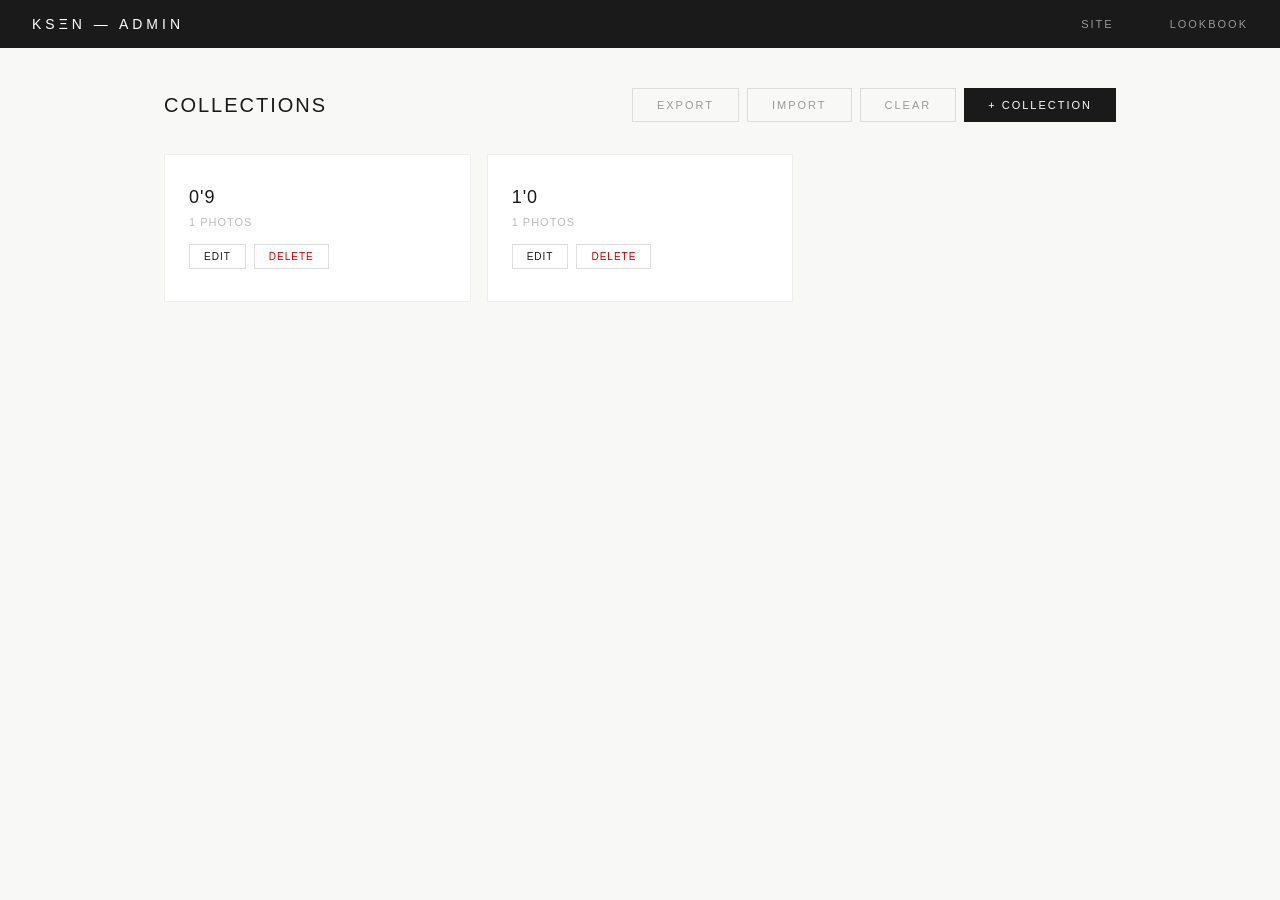
==== commit f8934ae8: "Update site with photos and data.json" ====
--- a/admin.html
+++ b/admin.html
@@ -1,461 +1,580 @@
-<!DOCTYPE html>
-<html lang="en">
-<head>
-    <meta charset="UTF-8">
-    <meta name="viewport" content="width=device-width, initial-scale=1.0">
-    <title>Admin — KSΞN</title>
-    <link rel="stylesheet" href="css/style.css">
-    <style>
-        * { box-sizing: border-box; margin: 0; padding: 0; }
-        body { font-family: -apple-system, BlinkMacSystemFont, 'Helvetica Neue', Arial, sans-serif; background: #f8f8f6; color: #1a1a1a; }
-        nav.admin-nav { position: relative; top: auto; left: auto; right: auto; height: auto; background: #1a1a1a !important; border-bottom: none; backdrop-filter: none; padding: 16px 32px; display: flex; justify-content: space-between; align-items: center; }
-        .admin-nav h1 { color: #fff; font-size: 14px; font-weight: 300; letter-spacing: 4px; text-transform: uppercase; }
-        .admin-nav .nav-links a { color: #999; text-decoration: none; font-size: 11px; letter-spacing: 2px; text-transform: uppercase; margin-left: 16px; transition: color .2s; }
-        .admin-nav .nav-links a:hover { color: #fff; }
-        .admin-container { max-width: 1000px; margin: 0 auto; padding: 40px 24px 60px; }
-        .admin-header { display: flex; justify-content: space-between; align-items: center; margin-bottom: 32px; }
-        .admin-header h2 { font-size: 20px; font-weight: 300; letter-spacing: 2px; text-transform: uppercase; }
-        .admin-header .back-btn { background: none; border: none; font-size: 20px; cursor: pointer; color: #999; padding: 4px 8px; margin-right: 12px; }
-        .admin-header .back-btn:hover { color: #1a1a1a; }
-        .admin-header button { background: #1a1a1a; color: #fff; border: none; padding: 10px 24px; font-size: 11px; letter-spacing: 2px; text-transform: uppercase; cursor: pointer; transition: opacity .2s; }
-        .admin-header button:hover { opacity: .8; }
-        .admin-header .btn-outline { background: none; color: #999; border: 1px solid #ddd; }
-        .admin-header .btn-outline:hover { color: #1a1a1a; border-color: #1a1a1a; opacity: 1; }
-        .col-grid { display: grid; grid-template-columns: repeat(auto-fill, minmax(280px, 1fr)); gap: 16px; }
-        .col-card { background: #fff; border: 1px solid #f0efed; padding: 32px 24px; cursor: pointer; transition: all .3s; display: flex; flex-direction: column; gap: 8px; }
-        .col-card:hover { border-color: #1a1a1a; }
-        .col-card h3 { font-size: 18px; font-weight: 400; letter-spacing: 1px; }
-        .col-card .col-count { font-size: 11px; color: #bbb; letter-spacing: 1px; text-transform: uppercase; }
-        .col-card-actions { display: flex; gap: 8px; margin-top: 8px; }
-        .col-card-actions button { background: none; border: 1px solid #ddd; padding: 6px 14px; font-size: 10px; letter-spacing: 1px; text-transform: uppercase; cursor: pointer; transition: all .2s; }
-        .col-card-actions .edit-btn { color: #1a1a1a; }
-        .col-card-actions .edit-btn:hover { border-color: #1a1a1a; }
-        .col-card-actions .delete-btn { color: #c00; }
-        .col-card-actions .delete-btn:hover { border-color: #c00; }
-        .prod-grid { display: grid; grid-template-columns: repeat(auto-fill, minmax(200px, 1fr)); gap: 16px; }
-        .prod-card { background: #fff; border: 1px solid #f0efed; overflow: hidden; cursor: pointer; transition: all .3s; }
-        .prod-card:hover { border-color: #1a1a1a; }
-        .prod-card img { width: 100%; height: 240px; object-fit: cover; display: block; }
-        .prod-card-body { padding: 12px 16px 16px; }
-        .prod-card-body .look { font-size: 9px; color: #bbb; letter-spacing: 2px; text-transform: uppercase; }
-        .prod-card-body h4 { font-size: 13px; font-weight: 500; margin: 4px 0 2px; }
-        .prod-card-body .desc { font-size: 11px; color: #888; line-height: 1.4; display: -webkit-box; -webkit-line-clamp: 2; -webkit-box-orient: vertical; overflow: hidden; }
-        .prod-card-actions { display: flex; gap: 6px; padding: 0 16px 14px; }
-        .prod-card-actions button { background: none; border: 1px solid #ddd; padding: 5px 12px; font-size: 9px; letter-spacing: 1px; text-transform: uppercase; cursor: pointer; transition: all .2s; }
-        .prod-card-actions .edit-btn { color: #1a1a1a; }
-        .prod-card-actions .edit-btn:hover { border-color: #1a1a1a; }
-        .prod-card-actions .delete-btn { color: #c00; }
-        .prod-card-actions .delete-btn:hover { border-color: #c00; }
-        .admin-empty { grid-column: 1 / -1; text-align: center; padding: 60px 20px; color: #bbb; font-size: 13px; letter-spacing: 1px; }
-        .admin-form-overlay { position: fixed; inset: 0; background: rgba(0,0,0,0.5); display: none; justify-content: center; align-items: center; z-index: 200; padding: 20px; }
-        .admin-form-overlay.active { display: flex; }
-        .admin-form { background: #fff; width: 100%; max-width: 520px; max-height: 90vh; overflow-y: auto; padding: 40px; }
-        .admin-form h3 { font-size: 16px; font-weight: 400; letter-spacing: 2px; text-transform: uppercase; margin-bottom: 24px; }
-        .admin-form label { display: block; font-size: 10px; letter-spacing: 2px; text-transform: uppercase; color: #999; margin-bottom: 4px; margin-top: 16px; }
-        .admin-form label:first-of-type { margin-top: 0; }
-        .admin-form input, .admin-form textarea { width: 100%; padding: 10px 12px; border: 1px solid #ddd; font-size: 13px; font-family: inherit; background: #fafafa; outline: none; transition: border .2s; }
-        .admin-form input:focus, .admin-form textarea:focus { border-color: #1a1a1a; }
-        .admin-form textarea { resize: vertical; min-height: 60px; }
-        .dropzone { border: 2px dashed #ddd; padding: 20px; text-align: center; cursor: pointer; transition: all .2s; background: #fafafa; margin-top: 4px; min-height: 120px; display: flex; flex-direction: column; align-items: center; justify-content: center; }
-        .dropzone:hover, .dropzone.dragover { border-color: #1a1a1a; background: #f0f0ee; }
-        .dropzone.has-image { border-style: solid; border-color: #ddd; padding: 4px; }
-        .dropzone img { max-width: 100%; max-height: 200px; display: block; }
-        .dropzone .dz-text { font-size: 11px; color: #bbb; letter-spacing: 1px; }
-        .dropzone.has-image .dz-text { display: none; }
-        .admin-form-actions { display: flex; gap: 12px; margin-top: 24px; }
-        .admin-form-actions button { flex: 1; padding: 12px; border: none; font-size: 11px; letter-spacing: 2px; text-transform: uppercase; cursor: pointer; }
-        .admin-form-actions .save-btn { background: #1a1a1a; color: #fff; }
-        .admin-form-actions .cancel-btn { background: none; border: 1px solid #ddd; color: #999; }
-        .admin-form-actions .save-btn:hover { opacity: .85; }
-        .admin-form-actions .cancel-btn:hover { color: #1a1a1a; border-color: #1a1a1a; }
-        .admin-toast { position: fixed; bottom: 24px; left: 50%; transform: translateX(-50%); background: #1a1a1a; color: #fff; padding: 12px 24px; font-size: 12px; letter-spacing: 1px; opacity: 0; transition: opacity .3s; z-index: 300; pointer-events: none; }
-        .admin-toast.show { opacity: 1; }
-        @media (max-width: 600px) {
-            .admin-nav { padding: 12px 16px; }
-            .admin-container { padding: 0 12px; margin: 20px auto; }
-            .col-grid { grid-template-columns: 1fr; }
-            .prod-grid { grid-template-columns: 1fr 1fr; }
-            .admin-form { padding: 24px; }
-        }
-    </style>
-</head>
-<body>
-
-    <nav class="admin-nav">
-        <h1>KSΞN — Admin</h1>
-        <div class="nav-links">
-            <a href="index.html">Site</a>
-            <a href="collection.html">Lookbook</a>
-        </div>
-    </nav>
-
-    <div class="admin-container" id="app">
-        <div id="viewMain">
-            <div class="admin-header">
-                <h2>Collections</h2>
-                <div style="display:flex;gap:8px;flex-wrap:wrap;">
-                    <button class="btn-outline" onclick="exportData()">Export</button>
-                    <button class="btn-outline" onclick="importData()">Import</button>
-                    <button class="btn-outline" onclick="clearStorage()">Clear</button>
-                    <button onclick="openColForm()">+ Collection</button>
-                </div>
-            </div>
-            <div class="col-grid" id="colGrid"></div>
-        </div>
-
-        <div id="viewDetail" style="display:none;">
-            <div class="admin-header">
-                <div>
-                    <button class="back-btn" onclick="showMain()">&#8592;</button>
-                    <span id="detailTitle" style="font-size:20px;font-weight:300;letter-spacing:2px;text-transform:uppercase;"></span>
-                </div>
-                <button onclick="openProductForm()">+ Add Photo</button>
-            </div>
-            <div class="prod-grid" id="prodGrid"></div>
-        </div>
-    </div>
-
-    <div class="admin-form-overlay" id="formOverlay">
-        <div class="admin-form">
-            <h3 id="formTitle">Collection</h3>
-            <form id="mainForm" novalidate onsubmit="saveForm(event)">
-                <input type="hidden" id="formType" value="">
-                <input type="hidden" id="formId" value="">
-                <input type="hidden" id="formColId" value="">
-                <div id="formFields"></div>
-                <div class="admin-form-actions">
-                    <button type="button" class="cancel-btn" onclick="closeForm()">Cancel</button>
-                    <button type="submit" class="save-btn">Save</button>
-                </div>
-            </form>
-        </div>
-    </div>
-
-    <div class="admin-toast" id="toast"></div>
-
-    <script>
-        const DEFAULT_COLLECTIONS = [
-            { id: 0, name: "June", video: "" },
-            { id: 1, name: "July", video: "" },
-            { id: 2, name: "August", video: "" },
-            { id: 3, name: "0'9", video: "" },
-            { id: 4, name: "1'0", video: "" }
-        ];
-        const DEFAULT_PRODUCTS = [
-            { id: 0, image: "images/june.jpg", look: "Look 01", name: "Wool Tailored Blazer", desc: "Single-breasted blazer cut from Italian virgin wool.", materials: "100% Virgin Wool, Horn Buttons", model: "Ксения, 178 cm", fit: "True to size", collectionId: 0 },
-            { id: 1, image: "images/gallery-3.jpg", look: "Look 02", name: "Organic Cotton Shirt", desc: "Oversized button-down in organic cotton poplin.", materials: "100% Organic Cotton", model: "Ксения, 174 cm", fit: "Oversized fit", collectionId: 0 },
-            { id: 2, image: "images/june.jpg", look: "Look 03", name: "Silk Drape Dress", desc: "Floor-length dress in liquid silk crepe.", materials: "100% Silk Crepe", model: "Ксения, 176 cm", fit: "True to size", collectionId: 0 },
-            { id: 3, image: "images/July.jpg", look: "Look 04", name: "Linen Wide Trousers", desc: "High-waisted wide-leg trousers in linen blend.", materials: "70% Linen, 30% Cotton", model: "Ксения, 178 cm", fit: "True to size", collectionId: 1 },
-            { id: 4, image: "images/July (2).jpg", look: "Look 05", name: "Slate Double-Breasted Jacket", desc: "Double-breasted jacket in heavy wool crepe.", materials: "100% Wool Crepe", model: "Ксения, 174 cm", fit: "Tailored fit", collectionId: 1 },
-            { id: 5, image: "images/june.jpg", look: "Look 06", name: "Ivory Silk Blouse", desc: "Relaxed blouse in ivory silk charmeuse.", materials: "100% Silk Charmeuse", model: "Ксения, 176 cm", fit: "Relaxed fit", collectionId: 2 },
-            { id: 6, image: "images/june.jpg", look: "Look 07", name: "June Look", desc: "Light summer silhouette.", materials: "100% Linen", model: "—", fit: "Relaxed fit", collectionId: 2 },
-            { id: 7, image: "images/July.jpg", look: "Look 08", name: "Dark Silhouette", desc: "Bold black and red composition.", materials: "100% Wool", model: "—", fit: "Tailored fit", collectionId: 4 },
-            { id: 8, image: "images/July (2).jpg", look: "Look 09", name: "Pink Door Frame", desc: "Soft silhouette with architectural detail.", materials: "100% Linen", model: "—", fit: "Relaxed fit", collectionId: 3 }
-        ];
-
-        let activeColId = null;
-
-        function getCollections() {
-            const s = localStorage.getItem('ksen_collections');
-            if (s) { try { return JSON.parse(s); } catch(e) {} }
-            return DEFAULT_COLLECTIONS;
-        }
-        function saveCollections(c) { localStorage.setItem('ksen_collections', JSON.stringify(c)); }
-        function getProducts() {
-            const s = localStorage.getItem('ksen_products');
-            if (s) { try { return JSON.parse(s); } catch(e) {} }
-            return DEFAULT_PRODUCTS;
-        }
-        function saveProducts(p) { localStorage.setItem('ksen_products', JSON.stringify(p)); }
-
-        function renderCols() {
-            const cols = getCollections();
-            const products = getProducts();
-            const grid = document.getElementById('colGrid');
-            if (!cols.length) {
-                grid.innerHTML = '<div class="admin-empty">No collections. Click "+ Collection" to start.</div>';
-                return;
-            }
-            grid.innerHTML = cols.map(c => {
-                const count = products.filter(p => p.collectionId === c.id).length;
-                return `<div class="col-card" onclick="openCollection(${c.id})">
-                    <h3>${c.name}</h3>
-                    <div class="col-count">${count} photos</div>
-                    <div class="col-card-actions" onclick="event.stopPropagation()">
-                        <button class="edit-btn" onclick="openColForm(${c.id})">Edit</button>
-                        <button class="delete-btn" onclick="deleteCol(${c.id})">Delete</button>
-                    </div>
-                </div>`;
-            }).join('');
-        }
-
-        function openCollection(colId) {
-            activeColId = colId;
-            const col = getCollections().find(c => c.id === colId);
-            if (!col) return;
-            document.getElementById('detailTitle').textContent = col.name;
-            document.getElementById('viewMain').style.display = 'none';
-            document.getElementById('viewDetail').style.display = 'block';
-            renderProducts();
-        }
-
-        function showMain() {
-            activeColId = null;
-            document.getElementById('viewDetail').style.display = 'none';
-            document.getElementById('viewMain').style.display = 'block';
-            renderCols();
-        }
-
-        function renderProducts() {
-            const products = getProducts();
-            const items = products.filter(p => p.collectionId === activeColId);
-            const grid = document.getElementById('prodGrid');
-            if (!items.length) {
-                grid.innerHTML = '<div class="admin-empty">No photos in this collection. Click "+ Add Photo".</div>';
-                return;
-            }
-            grid.innerHTML = items.map((p, i) => {
-                const realIdx = products.indexOf(p);
-                return `<div class="prod-card">
-                    <img src="${p.image}" alt="${p.name}" onerror="this.src='images/placeholder.svg'">
-                    <div class="prod-card-body">
-                        <div class="look">${p.look || '—'}</div>
-                        <h4>${p.name}</h4>
-                        <div class="desc">${p.desc || ''}</div>
-                    </div>
-                    <div class="prod-card-actions">
-                        <button class="edit-btn" onclick="openProductForm(${realIdx})">Edit</button>
-                        <button class="delete-btn" onclick="deleteProduct(${realIdx})">Delete</button>
-                    </div>
-                </div>`;
-            }).join('');
-        }
-
-        function openColForm(colId) {
-            const col = colId !== undefined ? getCollections().find(c => c.id === colId) : null;
-            document.getElementById('formType').value = 'collection';
-            document.getElementById('formId').value = colId !== undefined ? colId : '';
-            document.getElementById('formColId').value = '';
-            document.getElementById('formTitle').textContent = col ? 'Edit Collection' : 'Add Collection';
-            document.getElementById('formFields').innerHTML = `
-                <label>Collection Name</label>
-                <input type="text" id="fldName" placeholder="June" value="${col ? col.name : ''}">
-                <label>Video URL (optional)</label>
-                <input type="text" id="fldVideo" placeholder="images/my-video.mp4" value="${col ? (col.video || '') : ''}">
-            `;
-            document.getElementById('formOverlay').classList.add('active');
-        }
-
-        function openProductForm(prodIdx) {
-            const products = getProducts();
-            const p = prodIdx !== undefined ? products[prodIdx] : null;
-            document.getElementById('formType').value = 'product';
-            document.getElementById('formId').value = prodIdx !== undefined ? prodIdx : '';
-            document.getElementById('formColId').value = prodIdx === undefined && activeColId !== null ? activeColId : '';
-            const allCols = getCollections();
-            const currentColId = p ? p.collectionId : activeColId;
-            document.getElementById('formTitle').textContent = p ? 'Edit Photo' : 'Add Photo';
-            document.getElementById('formFields').innerHTML = `
-                <label>Look Label</label>
-                <input type="text" id="fldLook" placeholder="Look 01" value="${p ? (p.look || '') : ''}">
-                <label>Product Name</label>
-                <input type="text" id="fldName" placeholder="Wool Tailored Blazer" value="${p ? (p.name || '') : ''}">
-                <label>Photo</label>
-                <div class="dropzone${p && p.image ? ' has-image' : ''}" id="dropzone">
-                    ${p && p.image ? `<img src="${p.image}" id="dzPreview">` : ''}
-                    <span class="dz-text" id="dzText">${p && p.image ? '' : 'Drop image here or click to select'}</span>
-                </div>
-                <input type="file" id="fldFile" accept="image/*" style="display:none">
-                <input type="hidden" id="fldImage" value="${p ? (p.image || '') : ''}">
-                <label>Collection</label>
-                <select id="fldCollection" style="width:100%;padding:10px 12px;border:1px solid #ddd;font-size:13px;font-family:inherit;background:#fafafa;outline:none;">
-                    ${allCols.map(c => `<option value="${c.id}" ${c.id === currentColId ? 'selected' : ''}>${c.name}</option>`).join('')}
-                </select>
-                <label>Description</label>
-                <textarea id="fldDesc" placeholder="Product description..." rows="3">${p ? (p.desc || '') : ''}</textarea>
-                <label>Materials</label>
-                <input type="text" id="fldMaterials" placeholder="100% Virgin Wool" value="${p ? (p.materials || '') : ''}">
-                <label>Model</label>
-                <input type="text" id="fldModel" placeholder="Ксения, 178 cm" value="${p ? (p.model || '') : ''}">
-                <label>Fit</label>
-                <input type="text" id="fldFit" placeholder="True to size" value="${p ? (p.fit || '') : ''}">
-            `;
-            const dz = document.getElementById('dropzone');
-            const fileInput = document.getElementById('fldFile');
-            dz.addEventListener('click', () => fileInput.click());
-            dz.addEventListener('dragover', e => { e.preventDefault(); dz.classList.add('dragover'); });
-            dz.addEventListener('dragleave', () => dz.classList.remove('dragover'));
-            dz.addEventListener('drop', e => { e.preventDefault(); dz.classList.remove('dragover'); handleFile(e.dataTransfer.files[0]); });
-            fileInput.addEventListener('change', () => { if (fileInput.files[0]) handleFile(fileInput.files[0]); });
-            document.getElementById('formOverlay').classList.add('active');
-        }
-
-        function handleFile(file) {
-            if (!file) return showToast('No file');
-            const ext = file.name.split('.').pop().toLowerCase();
-            if (ext === 'heic' || ext === 'heif') return showToast('HEIC not supported — convert to JPG');
-            showToast('Processing image...');
-            const reader = new FileReader();
-            reader.onload = function(e) {
-                const rawDataUrl = e.target.result;
-                const img = new Image();
-                img.onload = function() {
-                    const canvas = document.createElement('canvas');
-                    let w = img.width, h = img.height;
-                    const maxDim = 1200;
-                    if (w > maxDim || h > maxDim) {
-                        if (w > h) { h = Math.round(h * maxDim / w); w = maxDim; }
-                        else { w = Math.round(w * maxDim / h); h = maxDim; }
-                    }
-                    canvas.width = w; canvas.height = h;
-                    const ctx = canvas.getContext('2d');
-                    ctx.drawImage(img, 0, 0, w, h);
-                    const dataUrl = canvas.toDataURL('image/jpeg', 0.8);
-                    document.getElementById('fldImage').value = dataUrl;
-                    const dz = document.getElementById('dropzone');
-                    let prev = document.getElementById('dzPreview');
-                    if (!prev) { prev = document.createElement('img'); prev.id = 'dzPreview'; dz.insertBefore(prev, dz.firstChild); }
-                    prev.src = dataUrl;
-                    dz.classList.add('has-image');
-                    document.getElementById('dzText').style.display = 'none';
-                    showToast('Image ready');
-                };
-                img.onerror = function() {
-                    document.getElementById('fldImage').value = rawDataUrl;
-                    const dz = document.getElementById('dropzone');
-                    let prev = document.getElementById('dzPreview');
-                    if (!prev) { prev = document.createElement('img'); prev.id = 'dzPreview'; dz.insertBefore(prev, dz.firstChild); }
-                    prev.src = rawDataUrl;
-                    dz.classList.add('has-image');
-                    document.getElementById('dzText').style.display = 'none';
-                    showToast('Saved without compression');
-                };
-                img.src = rawDataUrl;
-            };
-            reader.onerror = function() { showToast('Failed to read file'); };
-            reader.readAsDataURL(file);
-        }
-        function closeForm() { document.getElementById('formOverlay').classList.remove('active'); }
-
-        function saveForm(e) {
-            e.preventDefault();
-            const type = document.getElementById('formType').value;
-            const id = document.getElementById('formId').value;
-            if (type === 'collection') {
-                const cols = getCollections();
-                const name = document.getElementById('fldName').value.trim();
-                const video = document.getElementById('fldVideo').value.trim();
-                if (!name) return showToast('Enter a name');
-                if (id !== '') {
-                    const col = cols.find(c => c.id === parseInt(id));
-                    if (col) { col.name = name; col.video = video; }
-                } else {
-                    cols.push({ id: cols.length ? Math.max(...cols.map(c => c.id)) + 1 : 0, name, video });
-                }
-                saveCollections(cols);
-                closeForm();
-                showMain();
-                showToast('Collection saved');
-            } else {
-                const products = getProducts();
-                const image = document.getElementById('fldImage').value;
-                if (!image) return showToast('Drop or select an image');
-                const data = {
-                    image: image,
-                    look: document.getElementById('fldLook').value,
-                    name: document.getElementById('fldName').value,
-                    desc: document.getElementById('fldDesc').value,
-                    materials: document.getElementById('fldMaterials').value,
-                    model: document.getElementById('fldModel').value,
-                    fit: document.getElementById('fldFit').value,
-                    collectionId: parseInt(document.getElementById('fldCollection').value)
-                };
-                if (id !== '') {
-                    const idx = parseInt(id);
-                    data.id = products[idx].id;
-                    products[idx] = data;
-                } else {
-                    data.id = products.length ? Math.max(...products.map(p => p.id)) + 1 : 0;
-                    products.push(data);
-                }
-                try { saveProducts(products); } catch(e) { return showToast('Storage full — use smaller photos'); }
-                closeForm();
-                renderProducts();
-                showToast('Photo saved');
-            }
-        }
-
-        function deleteCol(colId) {
-            if (!confirm('Delete this collection and remove all its photos?')) return;
-            let products = getProducts();
-            let cols = getCollections();
-            products = products.filter(p => p.collectionId !== colId);
-            cols = cols.filter(c => c.id !== colId);
-            saveProducts(products);
-            saveCollections(cols);
-            if (activeColId === colId) showMain();
-            else renderCols();
-            showToast('Collection deleted');
-        }
-
-        function deleteProduct(idx) {
-            if (!confirm('Delete this photo?')) return;
-            const products = getProducts();
-            products.splice(idx, 1);
-            saveProducts(products);
-            renderProducts();
-            showToast('Photo deleted');
-        }
-
-        function clearStorage() {
-            if (!confirm('Clear all stored data and reload?')) return;
-            localStorage.removeItem('ksen_products');
-            localStorage.removeItem('ksen_collections');
-            showMain();
-            showToast('Cleared — defaults loaded');
-        }
-
-        function exportData() {
-            const data = JSON.stringify({ products: getProducts(), collections: getCollections() }, null, 2);
-            const blob = new Blob([data], { type: 'application/json' });
-            const a = document.createElement('a');
-            a.href = URL.createObjectURL(blob);
-            a.download = 'ksen-backup.json';
-            a.click();
-            showToast('Exported successfully');
-        }
-
-        function importData() {
-            const input = document.createElement('input');
-            input.type = 'file';
-            input.accept = '.json';
-            input.onchange = function(e) {
-                const file = e.target.files[0];
-                if (!file) return;
-                const reader = new FileReader();
-                reader.onload = function(ev) {
-                    try {
-                        const data = JSON.parse(ev.target.result);
-                        if (!data.products || !data.collections) return showToast('Invalid backup file');
-                        saveProducts(data.products);
-                        saveCollections(data.collections);
-                        showMain();
-                        showToast('Imported successfully');
-                    } catch(err) { showToast('Invalid backup file'); }
-                };
-                reader.readAsText(file);
-            };
-            input.click();
-        }
-
-        function showToast(msg) {
-            const t = document.getElementById('toast');
-            t.textContent = msg;
-            t.classList.add('show');
-            setTimeout(() => t.classList.remove('show'), 2000);
-        }
-
-        renderCols();
-    </script>
-</body>
-</html>
+<!DOCTYPE html>
+<html lang="en">
+<head>
+    <meta charset="UTF-8">
+    <meta name="viewport" content="width=device-width, initial-scale=1.0">
+    <title>Admin — KSΞN</title>
+    <link rel="stylesheet" href="css/style.css">
+    <style>
+        * { box-sizing: border-box; margin: 0; padding: 0; }
+        body { font-family: -apple-system, BlinkMacSystemFont, 'Helvetica Neue', Arial, sans-serif; background: #f8f8f6; color: #1a1a1a; }
+        nav.admin-nav { position: relative; top: auto; left: auto; right: auto; height: auto; background: #1a1a1a !important; border-bottom: none; backdrop-filter: none; padding: 16px 32px; display: flex; justify-content: space-between; align-items: center; }
+        .admin-nav h1 { color: #fff; font-size: 14px; font-weight: 300; letter-spacing: 4px; text-transform: uppercase; }
+        .admin-nav .nav-links a { color: #999; text-decoration: none; font-size: 11px; letter-spacing: 2px; text-transform: uppercase; margin-left: 16px; transition: color .2s; }
+        .admin-nav .nav-links a:hover { color: #fff; }
+        .admin-container { max-width: 1000px; margin: 0 auto; padding: 40px 24px 60px; }
+        .admin-header { display: flex; justify-content: space-between; align-items: center; margin-bottom: 32px; }
+        .admin-header h2 { font-size: 20px; font-weight: 300; letter-spacing: 2px; text-transform: uppercase; }
+        .admin-header .back-btn { background: none; border: none; font-size: 20px; cursor: pointer; color: #999; padding: 4px 8px; margin-right: 12px; }
+        .admin-header .back-btn:hover { color: #1a1a1a; }
+        .admin-header button { background: #1a1a1a; color: #fff; border: none; padding: 10px 24px; font-size: 11px; letter-spacing: 2px; text-transform: uppercase; cursor: pointer; transition: opacity .2s; }
+        .admin-header button:hover { opacity: .8; }
+        .admin-header .btn-outline { background: none; color: #999; border: 1px solid #ddd; }
+        .admin-header .btn-outline:hover { color: #1a1a1a; border-color: #1a1a1a; opacity: 1; }
+        .col-grid { display: grid; grid-template-columns: repeat(auto-fill, minmax(280px, 1fr)); gap: 16px; }
+        .col-card { background: #fff; border: 1px solid #f0efed; padding: 32px 24px; cursor: pointer; transition: all .3s; display: flex; flex-direction: column; gap: 8px; }
+        .col-card:hover { border-color: #1a1a1a; }
+        .col-card h3 { font-size: 18px; font-weight: 400; letter-spacing: 1px; }
+        .col-card .col-count { font-size: 11px; color: #bbb; letter-spacing: 1px; text-transform: uppercase; }
+        .col-card-actions { display: flex; gap: 8px; margin-top: 8px; }
+        .col-card-actions button { background: none; border: 1px solid #ddd; padding: 6px 14px; font-size: 10px; letter-spacing: 1px; text-transform: uppercase; cursor: pointer; transition: all .2s; }
+        .col-card-actions .edit-btn { color: #1a1a1a; }
+        .col-card-actions .edit-btn:hover { border-color: #1a1a1a; }
+        .col-card-actions .delete-btn { color: #c00; }
+        .col-card-actions .delete-btn:hover { border-color: #c00; }
+        .prod-grid { display: grid; grid-template-columns: repeat(auto-fill, minmax(200px, 1fr)); gap: 16px; }
+        .prod-card { background: #fff; border: 1px solid #f0efed; overflow: hidden; cursor: pointer; transition: all .3s; }
+        .prod-card:hover { border-color: #1a1a1a; }
+        .prod-card img { width: 100%; height: 240px; object-fit: cover; display: block; }
+        .prod-card-body { padding: 12px 16px 16px; }
+        .prod-card-body .look { font-size: 9px; color: #bbb; letter-spacing: 2px; text-transform: uppercase; }
+        .prod-card-body h4 { font-size: 13px; font-weight: 500; margin: 4px 0 2px; }
+        .prod-card-body .desc { font-size: 11px; color: #888; line-height: 1.4; display: -webkit-box; -webkit-line-clamp: 2; -webkit-box-orient: vertical; overflow: hidden; }
+        .prod-card-actions { display: flex; gap: 6px; padding: 0 16px 14px; flex-wrap: wrap; }
+        .prod-card-actions button { background: none; border: 1px solid #ddd; padding: 5px 12px; font-size: 9px; letter-spacing: 1px; text-transform: uppercase; cursor: pointer; transition: all .2s; }
+        .prod-card-actions .edit-btn { color: #1a1a1a; }
+        .prod-card-actions .edit-btn:hover { border-color: #1a1a1a; }
+        .prod-card-actions .delete-btn { color: #c00; }
+        .prod-card-actions .delete-btn:hover { border-color: #c00; }
+        .admin-empty { grid-column: 1 / -1; text-align: center; padding: 60px 20px; color: #bbb; font-size: 13px; letter-spacing: 1px; }
+        .admin-form-overlay { position: fixed; inset: 0; background: rgba(0,0,0,0.5); display: none; justify-content: center; align-items: center; z-index: 200; padding: 20px; }
+        .admin-form-overlay.active { display: flex; }
+        .admin-form { background: #fff; width: 100%; max-width: 520px; max-height: 90vh; overflow-y: auto; padding: 40px; }
+        .admin-form h3 { font-size: 16px; font-weight: 400; letter-spacing: 2px; text-transform: uppercase; margin-bottom: 24px; }
+        .admin-form label { display: block; font-size: 10px; letter-spacing: 2px; text-transform: uppercase; color: #999; margin-bottom: 4px; margin-top: 16px; }
+        .admin-form label:first-of-type { margin-top: 0; }
+        .admin-form input, .admin-form textarea { width: 100%; padding: 10px 12px; border: 1px solid #ddd; font-size: 13px; font-family: inherit; background: #fafafa; outline: none; transition: border .2s; }
+        .admin-form input:focus, .admin-form textarea:focus { border-color: #1a1a1a; }
+        .admin-form textarea { resize: vertical; min-height: 60px; }
+        .dropzone { border: 2px dashed #ddd; padding: 20px; text-align: center; cursor: pointer; transition: all .2s; background: #fafafa; margin-top: 4px; min-height: 120px; display: flex; flex-direction: column; align-items: center; justify-content: center; }
+        .dropzone:hover, .dropzone.dragover { border-color: #1a1a1a; background: #f0f0ee; }
+        .dropzone.has-image { border-style: solid; border-color: #ddd; padding: 4px; }
+        .dropzone img { max-width: 100%; max-height: 200px; display: block; }
+        .dropzone .dz-text { font-size: 11px; color: #bbb; letter-spacing: 1px; }
+        .dropzone.has-image .dz-text { display: none; }
+        .admin-form-actions { display: flex; gap: 12px; margin-top: 24px; }
+        .admin-form-actions button { flex: 1; padding: 12px; border: none; font-size: 11px; letter-spacing: 2px; text-transform: uppercase; cursor: pointer; }
+        .admin-form-actions .save-btn { background: #1a1a1a; color: #fff; }
+        .admin-form-actions .cancel-btn { background: none; border: 1px solid #ddd; color: #999; }
+        .admin-form-actions .save-btn:hover { opacity: .85; }
+        .admin-form-actions .cancel-btn:hover { color: #1a1a1a; border-color: #1a1a1a; }
+        .admin-toast { position: fixed; bottom: 24px; left: 50%; transform: translateX(-50%); background: #1a1a1a; color: #fff; padding: 12px 24px; font-size: 12px; letter-spacing: 1px; opacity: 0; transition: opacity .3s; z-index: 300; pointer-events: none; }
+        .admin-toast.show { opacity: 1; }
+            @media (max-width: 600px) {
+            .admin-nav { padding: 12px 16px; }
+            .admin-container { padding: 0 12px; margin: 20px auto; }
+            .col-grid { grid-template-columns: 1fr; }
+            .prod-grid { grid-template-columns: 1fr; }
+            .prod-card-actions button { font-size: 8px; padding: 4px 8px; }
+            .admin-form { padding: 24px; }
+        }
+    </style>
+</head>
+<body>
+
+    <nav class="admin-nav">
+        <h1>KSΞN — Admin</h1>
+        <div class="nav-links">
+            <a href="index.html">Site</a>
+            <a href="collection.html">Lookbook</a>
+        </div>
+    </nav>
+
+    <div class="admin-container" id="app">
+        <div id="viewMain">
+            <div class="admin-header">
+                <h2>Collections</h2>
+                <div style="display:flex;gap:8px;flex-wrap:wrap;">
+                    <button class="btn-outline" onclick="exportData()">Export</button>
+                    <button class="btn-outline" onclick="importData()">Import</button>
+                    <button class="btn-outline" onclick="clearStorage()">Clear</button>
+                    <button onclick="openColForm()">+ Collection</button>
+                </div>
+            </div>
+            <div class="col-grid" id="colGrid"></div>
+        </div>
+
+        <div id="viewDetail" style="display:none;">
+            <div class="admin-header">
+                <div>
+                    <button class="back-btn" onclick="showMain()">&#8592;</button>
+                    <span id="detailTitle" style="font-size:20px;font-weight:300;letter-spacing:2px;text-transform:uppercase;"></span>
+                </div>
+                <div style="display:flex;gap:8px;flex-wrap:wrap;">
+                    <button onclick="document.getElementById('fldVideoFile').click()">+ Add Video</button>
+                    <button onclick="openProductForm()">+ Add Photo</button>
+                </div>
+            </div>
+            <div id="videoInfo" style="margin-bottom:16px;display:none;">
+                <div style="display:flex;align-items:center;gap:8px;padding:8px 12px;background:#fff;border:1px solid #f0efed;flex-wrap:wrap;">
+                    <span style="font-size:11px;color:#999;letter-spacing:1px;">Video:</span>
+                    <span id="videoPath" style="font-size:12px;color:#1a1a1a;flex:1;"></span>
+                    <div class="dropzone" id="videoDropzone" style="flex:1;min-height:60px;padding:8px;cursor:pointer;display:flex;align-items:center;justify-content:center;">
+                        <span class="dz-text" id="videoDzText" style="font-size:10px;">Drop video or click to select</span>
+                    </div>
+                    <button onclick="removeVideo()" style="background:none;border:1px solid #ddd;padding:4px 10px;font-size:9px;letter-spacing:1px;text-transform:uppercase;cursor:pointer;color:#c00;">Remove</button>
+                </div>
+                <input type="file" id="fldVideoFile" accept="video/mp4,video/webm,video/quicktime" style="display:none">
+            </div>
+            <div class="prod-grid" id="prodGrid"></div>
+        </div>
+    </div>
+
+    <div class="admin-form-overlay" id="formOverlay">
+        <div class="admin-form">
+            <h3 id="formTitle">Collection</h3>
+            <form id="mainForm" novalidate onsubmit="saveForm(event)">
+                <input type="hidden" id="formType" value="">
+                <input type="hidden" id="formId" value="">
+                <input type="hidden" id="formColId" value="">
+                <div id="formFields"></div>
+                <div class="admin-form-actions">
+                    <button type="button" class="cancel-btn" onclick="closeForm()">Cancel</button>
+                    <button type="submit" class="save-btn">Save</button>
+                </div>
+            </form>
+        </div>
+    </div>
+
+    <div class="admin-toast" id="toast"></div>
+
+    <script>
+        const DEFAULT_COLLECTIONS = [
+            { id: 3, name: "0'9", video: "" },
+            { id: 4, name: "1'0", video: "images/cellection2.mp4" }
+        ];
+        const DEFAULT_PRODUCTS = [
+            { id: 7, image: "images/July.jpg", look: "Look 08", name: "Dark Silhouette", desc: "Bold black and red composition.", materials: "100% Wool", model: "—", fit: "Tailored fit", height: 600, size: "small", collectionId: 4 },
+            { id: 8, image: "images/July (2).jpg", look: "Look 09", name: "Pink Door Frame", desc: "Soft silhouette with architectural detail.", materials: "100% Linen", model: "—", fit: "Relaxed fit", height: 600, size: "small", collectionId: 3 }
+        ];
+
+        let activeColId = null;
+
+        function getCollections() {
+            const s = localStorage.getItem('ksen_collections');
+            if (s) { try { return JSON.parse(s); } catch(e) {} }
+            if (!localStorage.getItem('ksen_loaded')) {
+                localStorage.setItem('ksen_loaded', '1');
+                saveCollections(DEFAULT_COLLECTIONS);
+            }
+            return DEFAULT_COLLECTIONS;
+        }
+        function saveCollections(c) { localStorage.setItem('ksen_collections', JSON.stringify(c)); }
+        function getProducts() {
+            const s = localStorage.getItem('ksen_products');
+            if (s) { try { return JSON.parse(s); } catch(e) {} }
+            if (!localStorage.getItem('ksen_loaded')) {
+                localStorage.setItem('ksen_loaded', '1');
+                saveProducts(DEFAULT_PRODUCTS);
+            }
+            return DEFAULT_PRODUCTS;
+        }
+        function saveProducts(p) { localStorage.setItem('ksen_products', JSON.stringify(p)); }
+
+        function renderCols() {
+            const cols = getCollections();
+            const products = getProducts();
+            const grid = document.getElementById('colGrid');
+            if (!cols.length) {
+                grid.innerHTML = '<div class="admin-empty">No collections. Click "+ Collection" to start.</div>';
+                return;
+            }
+            grid.innerHTML = cols.map(c => {
+                const count = products.filter(p => p.collectionId === c.id).length;
+                return `<div class="col-card" onclick="openCollection(${c.id})">
+                    <h3>${c.name}</h3>
+                    <div class="col-count">${count} photos</div>
+                    <div class="col-card-actions" onclick="event.stopPropagation()">
+                        <button class="edit-btn" onclick="openColForm(${c.id})">Edit</button>
+                        <button class="delete-btn" onclick="deleteCol(${c.id})">Delete</button>
+                    </div>
+                </div>`;
+            }).join('');
+        }
+
+        function openCollection(colId) {
+            activeColId = colId;
+            const col = getCollections().find(c => c.id === colId);
+            if (!col) return;
+            document.getElementById('detailTitle').textContent = col.name;
+            document.getElementById('viewMain').style.display = 'none';
+            document.getElementById('viewDetail').style.display = 'block';
+            updateVideoInfo();
+            renderProducts();
+            const dz = document.getElementById('videoDropzone');
+            const fi = document.getElementById('fldVideoFile');
+            dz.onclick = () => fi.click();
+            dz.ondragover = e => { e.preventDefault(); dz.style.borderColor = '#1a1a1a'; dz.style.background = '#f0f0ee'; };
+            dz.ondragleave = () => { dz.style.borderColor = '#ddd'; dz.style.background = '#fafafa'; };
+            dz.ondrop = e => { e.preventDefault(); dz.style.borderColor = '#ddd'; dz.style.background = '#fafafa'; handleVideoFile(e.dataTransfer.files[0]); };
+            fi.onchange = () => { if (fi.files[0]) handleVideoFile(fi.files[0]); };
+        }
+
+        function updateVideoInfo() {
+            const col = getCollections().find(c => c.id === activeColId);
+            const el = document.getElementById('videoInfo');
+            const path = document.getElementById('videoPath');
+            if (col && col.video) {
+                path.textContent = col.video;
+                el.style.display = 'block';
+            } else {
+                el.style.display = 'none';
+            }
+        }
+
+        function handleVideoFile(file) {
+            if (!file) return showToast('No file');
+            const ext = file.name.split('.').pop().toLowerCase();
+            if (!['mp4','webm','mov'].includes(ext)) return showToast('Only MP4, WebM, MOV');
+            const path = 'images/' + file.name;
+            const cols = getCollections();
+            const c = cols.find(x => x.id === activeColId);
+            if (c) c.video = path;
+            saveCollections(cols);
+            document.getElementById('videoPath').textContent = path;
+            document.getElementById('videoInfo').style.display = 'block';
+            document.getElementById('videoDzText').textContent = '✓ ' + file.name;
+            showToast('Video saved — put ' + file.name + ' in images/ folder');
+        }
+
+        function openVideoForm() {
+            document.getElementById('fldVideoFile').click();
+        }
+
+        function removeVideo() {
+            if (!confirm('Remove video from this collection?')) return;
+            const cols = getCollections();
+            const c = cols.find(x => x.id === activeColId);
+            if (c) { c.video = ''; }
+            saveCollections(cols);
+            updateVideoInfo();
+            showToast('Video removed');
+        }
+
+        function showMain() {
+            activeColId = null;
+            document.getElementById('viewDetail').style.display = 'none';
+            document.getElementById('viewMain').style.display = 'block';
+            renderCols();
+        }
+
+        function renderProducts() {
+            const products = getProducts();
+            const items = products.filter(p => p.collectionId === activeColId);
+            const grid = document.getElementById('prodGrid');
+            if (!items.length) {
+                grid.innerHTML = '<div class="admin-empty">No photos in this collection. Click "+ Add Photo".</div>';
+                return;
+            }
+            grid.innerHTML = items.map((p, i) => {
+                const fullIdx = products.findIndex(x => x.id === p.id);
+                const first = i === 0;
+                const last = i === items.length - 1;
+                return `<div class="prod-card">
+                    <img src="${p.image}" alt="${p.name}" onerror="this.src='images/placeholder.svg'">
+                    <div class="prod-card-body">
+                        <div class="look">${p.look || '—'}</div>
+                        <h4>${p.name}</h4>
+                        <div class="desc">${p.desc || ''}</div>
+                    </div>
+                    <div class="prod-card-actions">
+                        <button class="edit-btn" onclick="openProductForm(${fullIdx})">Edit</button>
+                        <button class="delete-btn" onclick="deleteProduct(${fullIdx})">Delete</button>
+                        <button class="edit-btn" onclick="moveProduct(${p.id}, -1)" ${first ? 'disabled style="opacity:0.3"' : ''}>&#8593;</button>
+                        <button class="edit-btn" onclick="moveProduct(${p.id}, 1)" ${last ? 'disabled style="opacity:0.3"' : ''}>&#8595;</button>
+                    </div>
+                </div>`;
+            }).join('');
+        }
+
+        function openColForm(colId) {
+            const col = colId !== undefined ? getCollections().find(c => c.id === colId) : null;
+            document.getElementById('formType').value = 'collection';
+            document.getElementById('formId').value = colId !== undefined ? colId : '';
+            document.getElementById('formColId').value = '';
+            document.getElementById('formTitle').textContent = col ? 'Edit Collection' : 'Add Collection';
+            document.getElementById('formFields').innerHTML = `
+                <label>Collection Name</label>
+                <input type="text" id="fldName" placeholder="June" value="${col ? col.name : ''}">
+            `;
+            document.getElementById('formOverlay').classList.add('active');
+        }
+
+        function openProductForm(prodIdx) {
+            const products = getProducts();
+            const p = prodIdx !== undefined ? products[prodIdx] : null;
+            document.getElementById('formType').value = 'product';
+            document.getElementById('formId').value = prodIdx !== undefined ? prodIdx : '';
+            document.getElementById('formColId').value = prodIdx === undefined && activeColId !== null ? activeColId : '';
+            const allCols = getCollections();
+            const currentColId = p ? p.collectionId : activeColId;
+            document.getElementById('formTitle').textContent = p ? 'Edit Photo' : 'Add Photo';
+            document.getElementById('formFields').innerHTML = `
+                <label>Look Label</label>
+                <input type="text" id="fldLook" placeholder="Look 01" value="${p ? (p.look || '') : ''}">
+                <label>Product Name</label>
+                <input type="text" id="fldName" placeholder="Wool Tailored Blazer" value="${p ? (p.name || '') : ''}">
+                <label>Photo</label>
+                <div class="dropzone${p && p.image ? ' has-image' : ''}" id="dropzone">
+                    ${p && p.image ? `<img src="${p.image}" id="dzPreview">` : ''}
+                    <span class="dz-text" id="dzText">${p && p.image ? '' : 'Drop image here or click to select'}</span>
+                </div>
+                <input type="file" id="fldFile" accept="image/*" style="display:none">
+                <input type="hidden" id="fldImage" value="${p ? (p.image || '') : ''}">
+                <label>Collection</label>
+                <select id="fldCollection" style="width:100%;padding:10px 12px;border:1px solid #ddd;font-size:13px;font-family:inherit;background:#fafafa;outline:none;">
+                    ${allCols.map(c => `<option value="${c.id}" ${c.id === currentColId ? 'selected' : ''}>${c.name}</option>`).join('')}
+                </select>
+                <label>Description</label>
+                <textarea id="fldDesc" placeholder="Product description..." rows="3">${p ? (p.desc || '') : ''}</textarea>
+                <label>Materials</label>
+                <input type="text" id="fldMaterials" placeholder="100% Virgin Wool" value="${p ? (p.materials || '') : ''}">
+                <label>Model</label>
+                <input type="text" id="fldModel" placeholder="Ксения, 178 cm" value="${p ? (p.model || '') : ''}">
+                <label>Fit</label>
+                <input type="text" id="fldFit" placeholder="True to size" value="${p ? (p.fit || '') : ''}">
+                <label>Size in Grid</label>
+                <select id="fldSize" style="width:100%;padding:10px 12px;border:1px solid #ddd;font-size:13px;font-family:inherit;background:#fafafa;outline:none;">
+                    <option value="small" ${(p ? (p.size||'small') : 'small') === 'small' ? 'selected' : ''}>Small (1 col)</option>
+                    <option value="wide" ${(p ? (p.size||'small') : 'small') === 'wide' ? 'selected' : ''}>Wide (2 cols)</option>
+                    <option value="tall" ${(p ? (p.size||'small') : 'small') === 'tall' ? 'selected' : ''}>Tall (2 rows)</option>
+                    <option value="big" ${(p ? (p.size||'small') : 'small') === 'big' ? 'selected' : ''}>Big (2 cols x 2 rows)</option>
+                </select>
+                <label>Height (px)</label>
+                <div style="display:flex;gap:8px;align-items:center;">
+                    <input type="range" id="fldHeightRange" min="300" max="1000" step="50" value="${p ? (p.height || 600) : 600}" style="flex:1;" oninput="document.getElementById('fldHeight').value=this.value">
+                    <input type="number" id="fldHeight" min="300" max="1000" value="${p ? (p.height || 600) : 600}" style="width:80px;" oninput="document.getElementById('fldHeightRange').value=this.value">
+                </div>
+            `;
+            const dz = document.getElementById('dropzone');
+            const fileInput = document.getElementById('fldFile');
+            dz.addEventListener('click', () => fileInput.click());
+            dz.addEventListener('dragover', e => { e.preventDefault(); dz.classList.add('dragover'); });
+            dz.addEventListener('dragleave', () => dz.classList.remove('dragover'));
+            dz.addEventListener('drop', e => { e.preventDefault(); dz.classList.remove('dragover'); handleFile(e.dataTransfer.files[0]); });
+            fileInput.addEventListener('change', () => { if (fileInput.files[0]) handleFile(fileInput.files[0]); });
+            document.getElementById('formOverlay').classList.add('active');
+        }
+
+        function handleFile(file) {
+            if (!file) return showToast('No file');
+            const ext = file.name.split('.').pop().toLowerCase();
+            if (ext === 'heic' || ext === 'heif') return showToast('HEIC not supported — convert to JPG');
+            showToast('Processing image...');
+            const reader = new FileReader();
+            reader.onload = function(e) {
+                const rawDataUrl = e.target.result;
+                const img = new Image();
+                img.onload = function() {
+                    const canvas = document.createElement('canvas');
+                    let w = img.width, h = img.height;
+                    const maxDim = 1200;
+                    if (w > maxDim || h > maxDim) {
+                        if (w > h) { h = Math.round(h * maxDim / w); w = maxDim; }
+                        else { w = Math.round(w * maxDim / h); h = maxDim; }
+                    }
+                    canvas.width = w; canvas.height = h;
+                    const ctx = canvas.getContext('2d');
+                    ctx.drawImage(img, 0, 0, w, h);
+                    const dataUrl = canvas.toDataURL('image/jpeg', 0.8);
+                    const filename = 'photo_' + Date.now() + '.jpg';
+                    const filepath = 'images/' + filename;
+                    document.getElementById('fldImage').value = filepath;
+                    const dz = document.getElementById('dropzone');
+                    let prev = document.getElementById('dzPreview');
+                    if (!prev) { prev = document.createElement('img'); prev.id = 'dzPreview'; dz.insertBefore(prev, dz.firstChild); }
+                    prev.src = dataUrl;
+                    dz.classList.add('has-image');
+                    document.getElementById('dzText').textContent = '⚠ Save file then click Save';
+                    const dzText = document.getElementById('dzText');
+                    dzText.style.display = 'block';
+                            const oldLink = dz.querySelector('.dl-link');
+                    if (oldLink) oldLink.remove();
+                    const link = document.createElement('a');
+                    link.href = dataUrl;
+                    link.download = filename;
+                    link.className = 'dl-link';
+                    link.textContent = ' Download image ';
+                    link.style.cssText = 'display:inline-block;margin-top:6px;padding:4px 12px;background:#1a1a1a;color:#fff;font-size:10px;letter-spacing:1px;text-transform:uppercase;text-decoration:none;';
+                    dz.appendChild(link);
+                    showToast('Save the image to ' + filepath);
+                };
+                img.onerror = function() {
+                    const filename = 'photo_' + Date.now() + '.jpg';
+                    const filepath = 'images/' + filename;
+                    document.getElementById('fldImage').value = filepath;
+                    const dz = document.getElementById('dropzone');
+                    let prev = document.getElementById('dzPreview');
+                    if (!prev) { prev = document.createElement('img'); prev.id = 'dzPreview'; dz.insertBefore(prev, dz.firstChild); }
+                    prev.src = rawDataUrl;
+                    dz.classList.add('has-image');
+                    const dzText = document.getElementById('dzText');
+                    dzText.textContent = '⚠ Save file then click Save';
+                    dzText.style.display = 'block';
+                    const oldLink = dz.querySelector('.dl-link');
+                    if (oldLink) oldLink.remove();
+                    const link = document.createElement('a');
+                    link.href = rawDataUrl;
+                    link.download = filename;
+                    link.className = 'dl-link';
+                    link.textContent = ' Download image ';
+                    link.style.cssText = 'display:inline-block;margin-top:6px;padding:4px 12px;background:#1a1a1a;color:#fff;font-size:10px;letter-spacing:1px;text-transform:uppercase;text-decoration:none;';
+                    dz.appendChild(link);
+                    showToast('Save the image to ' + filepath);
+                };
+                img.src = rawDataUrl;
+            };
+            reader.onerror = function() { showToast('Failed to read file'); };
+            reader.readAsDataURL(file);
+        }
+        function closeForm() { document.getElementById('formOverlay').classList.remove('active'); }
+
+        function saveForm(e) {
+            e.preventDefault();
+            const type = document.getElementById('formType').value;
+            const id = document.getElementById('formId').value;
+            if (type === 'collection') {
+                const cols = getCollections();
+                const name = document.getElementById('fldName').value.trim();
+                if (!name) return showToast('Enter a name');
+                if (id !== '') {
+                    const col = cols.find(c => c.id === parseInt(id));
+                    if (col) col.name = name;
+                } else {
+                    cols.push({ id: cols.length ? Math.max(...cols.map(c => c.id)) + 1 : 0, name, video: '' });
+                }
+                saveCollections(cols);
+                closeForm();
+                showMain();
+                showToast('Collection saved');
+            } else {
+                const products = getProducts();
+                const image = document.getElementById('fldImage').value;
+                if (!image) return showToast('Drop or select an image');
+                const data = {
+                    image: image,
+                    look: document.getElementById('fldLook').value,
+                    name: document.getElementById('fldName').value,
+                    desc: document.getElementById('fldDesc').value,
+                    materials: document.getElementById('fldMaterials').value,
+                    model: document.getElementById('fldModel').value,
+                    fit: document.getElementById('fldFit').value,
+                    height: parseInt(document.getElementById('fldHeight').value) || 600,
+                    size: document.getElementById('fldSize').value || 'small',
+                    collectionId: parseInt(document.getElementById('fldCollection').value)
+                };
+                if (id !== '') {
+                    const idx = parseInt(id);
+                    data.id = products[idx].id;
+                    products[idx] = data;
+                } else {
+                    data.id = products.length ? Math.max(...products.map(p => p.id)) + 1 : 0;
+                    products.push(data);
+                }
+                try { saveProducts(products); } catch(e) { return showToast('Storage full — use smaller photos'); }
+                closeForm();
+                renderProducts();
+                showToast('Photo saved');
+            }
+        }
+
+        function deleteCol(colId) {
+            if (!confirm('Delete this collection and remove all its photos?')) return;
+            let products = getProducts();
+            let cols = getCollections();
+            products = products.filter(p => p.collectionId !== colId);
+            cols = cols.filter(c => c.id !== colId);
+            saveProducts(products);
+            saveCollections(cols);
+            if (activeColId === colId) showMain();
+            else renderCols();
+            showToast('Collection deleted');
+        }
+
+        function deleteProduct(idx) {
+            if (!confirm('Delete this photo?')) return;
+            const products = getProducts();
+            products.splice(idx, 1);
+            saveProducts(products);
+            renderProducts();
+            showToast('Photo deleted');
+        }
+
+        function moveProduct(id, dir) {
+            const products = getProducts();
+            const idx = products.findIndex(p => p.id === id);
+            if (idx < 0) return;
+            const colItems = products.filter(p => p.collectionId === activeColId);
+            const colIdx = colItems.findIndex(p => p.id === id);
+            const newColIdx = colIdx + dir;
+            if (newColIdx < 0 || newColIdx >= colItems.length) return;
+            const targetId = colItems[newColIdx].id;
+            const targetIdx = products.findIndex(p => p.id === targetId);
+            [products[idx], products[targetIdx]] = [products[targetIdx], products[idx]];
+            saveProducts(products);
+            renderProducts();
+        }
+
+        function clearStorage() {
+            if (!confirm('Clear all stored data and reload?')) return;
+            localStorage.removeItem('ksen_products');
+            localStorage.removeItem('ksen_collections');
+            localStorage.removeItem('ksen_loaded');
+            showMain();
+            showToast('Cleared — defaults will load on next visit');
+        }
+
+        function exportData() {
+            const data = JSON.stringify({ collections: getCollections(), products: getProducts() }, null, 2);
+            const blob = new Blob([data], { type: 'application/json' });
+            const a = document.createElement('a');
+            a.href = URL.createObjectURL(blob);
+            a.download = 'data.json';
+            a.click();
+            showToast('Скачан data.json — залей в корень репозитория');
+        }
+
+        function importData() {
+            const input = document.createElement('input');
+            input.type = 'file';
+            input.accept = '.json';
+            input.onchange = function(e) {
+                const file = e.target.files[0];
+                if (!file) return;
+                const reader = new FileReader();
+                reader.onload = function(ev) {
+                    try {
+                        const data = JSON.parse(ev.target.result);
+                        if (!data.products || !data.collections) return showToast('Invalid backup file');
+                        saveProducts(data.products);
+                        saveCollections(data.collections);
+                        showMain();
+                        showToast('Imported successfully');
+                    } catch(err) { showToast('Invalid backup file'); }
+                };
+                reader.readAsText(file);
+            };
+            input.click();
+        }
+
+        function showToast(msg) {
+            const t = document.getElementById('toast');
+            t.textContent = msg;
+            t.classList.add('show');
+            setTimeout(() => t.classList.remove('show'), 2000);
+        }
+
+        renderCols();
+    </script>
+</body>
+</html>
--- a/css/style.css
+++ b/css/style.css
@@ -1,1076 +1,1137 @@
-@import url('https://fonts.googleapis.com/css2?family=Inter:wght@200;300;400;500;600&display=swap');
-
-* {
-    margin: 0;
-    padding: 0;
-    box-sizing: border-box;
-}
-
-html {
-    scroll-behavior: smooth;
-}
-
-body {
-    font-family: 'Inter', -apple-system, BlinkMacSystemFont, sans-serif;
-    background: #ffffff;
-    color: #1a1a1a;
-    -webkit-font-smoothing: antialiased;
-    overflow-x: hidden;
-}
-
-::selection {
-    background: #1a1a1a;
-    color: #ffffff;
-}
-
-/* ── Nav ── */
-nav {
-    position: fixed;
-    top: 0;
-    left: 0;
-    right: 0;
-    z-index: 100;
-    padding: 0 48px;
-    height: 80px;
-    display: flex;
-    align-items: center;
-    background: rgba(255,255,255,0.95);
-    backdrop-filter: blur(20px);
-    border-bottom: 1px solid rgba(0,0,0,0.04);
-    transition: background 0.4s, border-color 0.4s;
-}
-
-nav.scrolled {
-    background: rgba(255,255,255,0.98);
-    border-bottom-color: rgba(0,0,0,0.08);
-}
-
-.nav-container {
-    width: 100%;
-    max-width: 1440px;
-    margin: 0 auto;
-    display: flex;
-    justify-content: space-between;
-    align-items: center;
-}
-
-.logo {
-    font-size: 22px;
-    font-weight: 300;
-    letter-spacing: 8px;
-    text-transform: uppercase;
-    text-decoration: none;
-    color: #1a1a1a;
-}
-
-.logo-xi {
-    display: inline-block;
-}
-
-.nav-links {
-    display: flex;
-    gap: 40px;
-}
-
-.nav-links a {
-    text-decoration: none;
-    color: #666;
-    font-size: 13px;
-    font-weight: 400;
-    letter-spacing: 2px;
-    text-transform: uppercase;
-    transition: color 0.3s;
-    position: relative;
-}
-
-.nav-links a::after {
-    content: '';
-    position: absolute;
-    bottom: -4px;
-    left: 0;
-    width: 0;
-    height: 1px;
-    background: #1a1a1a;
-    transition: width 0.3s;
-}
-
-.nav-links a:hover::after,
-.nav-links a.active::after {
-    width: 100%;
-}
-
-.nav-links a:hover,
-.nav-links a.active {
-    color: #1a1a1a;
-}
-
-.menu-toggle {
-    display: none;
-    flex-direction: column;
-    gap: 6px;
-    cursor: pointer;
-}
-
-.menu-toggle span {
-    width: 24px;
-    height: 1px;
-    background: #1a1a1a;
-    transition: 0.3s;
-}
-
-/* ── Hero ── */
-.hero-full {
-    margin-top: 80px;
-    height: calc(100vh - 80px);
-    overflow: hidden;
-}
-
-.hero-image {
-    position: relative;
-    width: 100%;
-    height: 100%;
-}
-
-.hero-placeholder {
-    width: 100%;
-    height: 100%;
-    background-size: cover;
-    background-position: center;
-    background-repeat: no-repeat;
-    transition: transform 0.6s ease;
-}
-
-.hero-image::after {
-    content: '';
-    position: absolute;
-    top: 0; left: 0; right: 0; bottom: 0;
-    background: linear-gradient(to top, rgba(0,0,0,0.4) 0%, rgba(0,0,0,0.1) 50%, rgba(0,0,0,0.2) 100%);
-    z-index: 1;
-}
-
-.hero-overlay {
-    position: absolute;
-    bottom: 80px;
-    left: 80px;
-    z-index: 2;
-}
-
-.hero-overlay {
-    position: absolute;
-    bottom: 80px;
-    left: 80px;
-}
-
-.hero-season {
-    font-size: 11px;
-    color: rgba(255,255,255,0.5);
-    letter-spacing: 4px;
-    text-transform: uppercase;
-    display: block;
-    margin-bottom: 8px;
-}
-
-.hero-overlay h1 {
-    font-size: 96px;
-    font-weight: 200;
-    letter-spacing: 20px;
-    text-transform: uppercase;
-    color: #ffffff;
-    line-height: 1;
-    margin-bottom: 12px;
-}
-
-.hero-overlay p {
-    font-size: 14px;
-    color: rgba(255,255,255,0.7);
-    letter-spacing: 2px;
-    font-weight: 300;
-    margin-bottom: 32px;
-    max-width: 400px;
-    line-height: 1.6;
-}
-
-.btn-hero {
-    display: inline-block;
-    padding: 14px 40px;
-    border: 1px solid rgba(255,255,255,0.6);
-    color: #ffffff;
-    font-family: 'Inter', sans-serif;
-    font-size: 11px;
-    font-weight: 400;
-    letter-spacing: 3px;
-    text-transform: uppercase;
-    text-decoration: none;
-    transition: all 0.4s;
-}
-
-.btn-hero:hover {
-    background: #ffffff;
-    color: #1a1a1a;
-    border-color: #ffffff;
-}
-
-/* ── Masonry Grid ── */
-.masonry-grid {
-    padding: 0 48px 80px;
-    max-width: 1440px;
-    margin: 0 auto;
-    display: grid;
-    grid-template-columns: repeat(4, 1fr);
-    gap: 16px;
-}
-
-.masonry-item {
-    position: relative;
-    display: block;
-    text-decoration: none;
-    color: inherit;
-    overflow: hidden;
-    grid-row: span 1;
-}
-
-.masonry-tall {
-    grid-row: span 2;
-}
-
-.masonry-wide {
-    grid-column: span 2;
-}
-
-.masonry-img {
-    width: 100%;
-    height: 100%;
-    min-height: 400px;
-    object-fit: cover;
-    display: block;
-    transition: transform 0.8s ease;
-}
-
-.masonry-tall .masonry-img {
-    min-height: 600px;
-}
-
-.masonry-item:hover .masonry-img {
-    transform: scale(1.04);
-}
-
-.masonry-overlay {
-    position: absolute;
-    bottom: 28px;
-    left: 28px;
-    opacity: 0;
-    transform: translateY(10px);
-    transition: all 0.4s ease;
-}
-
-.masonry-item:hover .masonry-overlay {
-    opacity: 1;
-    transform: translateY(0);
-}
-
-.masonry-season {
-    font-size: 10px;
-    color: rgba(255,255,255,0.6);
-    letter-spacing: 3px;
-    text-transform: uppercase;
-    display: block;
-    margin-bottom: 4px;
-}
-
-.masonry-overlay h3 {
-    font-size: 16px;
-    font-weight: 300;
-    letter-spacing: 1px;
-    color: #ffffff;
-}
-
-/* ── Reveal Animation ── */
-.reveal {
-    opacity: 0;
-    transform: translateY(40px);
-    transition: opacity 0.8s ease, transform 0.8s ease;
-}
-
-.reveal.visible {
-    opacity: 1;
-    transform: translateY(0);
-}
-
-/* ── Collection Page ── */
-.collection-page nav {
-    background: rgba(0,0,0,0.85);
-    backdrop-filter: blur(20px);
-    border-bottom: 1px solid rgba(255,255,255,0.06);
-}
-
-.collection-page .logo {
-    color: #ffffff;
-}
-
-.collection-page .nav-links a {
-    color: rgba(255,255,255,0.6);
-}
-
-.collection-page .nav-links a::after {
-    background: #ffffff;
-}
-
-.collection-page .nav-links a:hover,
-.collection-page .nav-links a.active {
-    color: #ffffff;
-}
-
-.collection-page .menu-toggle span {
-    background: #ffffff;
-}
-
-.video-hero {
-    margin-top: 80px;
-}
-
-.video-placeholder {
-    position: relative;
-    width: 100%;
-    height: 85vh;
-    overflow: hidden;
-}
-
-.full-video {
-    width: 100%;
-    height: 100%;
-    object-fit: cover;
-    display: block;
-}
-
-.video-overlay {
-    position: absolute;
-    inset: 0;
-    display: flex;
-    flex-direction: column;
-    align-items: center;
-    justify-content: center;
-    z-index: 2;
-}
-
-.collection-hero-title {
-    font-size: 48px;
-    font-weight: 200;
-    letter-spacing: 12px;
-    text-transform: uppercase;
-    color: #fff;
-    text-shadow: 0 2px 20px rgba(0,0,0,0.6);
-    margin-bottom: 30px;
-}
-
-.play-hint {
-    font-size: 11px;
-    color: rgba(255,255,255,0.5);
-    letter-spacing: 3px;
-    text-transform: uppercase;
-    animation: bounce 2s infinite;
-}
-
-@keyframes bounce {
-    0%, 100% { transform: translateY(0); opacity: 0.5; }
-    50% { transform: translateY(8px); opacity: 1; }
-}
-
-.collection-right-title {
-    font-size: 32px;
-    font-weight: 300;
-    letter-spacing: 6px;
-    text-transform: uppercase;
-    color: #1a1a1a;
-    text-align: left;
-    padding: 12px 48px 8px;
-    margin: 0;
-    pointer-events: none;
-    user-select: none;
-    line-height: 1;
-}
-
-/* ── Horizontal Gallery ── */
-.gallery-section {
-    position: relative;
-}
-
-.horizontal-gallery {
-    padding: 0 48px 80px;
-    overflow-x: auto;
-    -webkit-overflow-scrolling: touch;
-    scroll-behavior: auto;
-}
-
-.gallery-arrow {
-    position: absolute;
-    top: 50%;
-    transform: translateY(-50%);
-    z-index: 5;
-    background: rgba(255,255,255,0.9);
-    border: 1px solid #f0efed;
-    width: 44px;
-    height: 44px;
-    display: flex;
-    align-items: center;
-    justify-content: center;
-    font-size: 18px;
-    cursor: pointer;
-    color: #1a1a1a;
-    transition: all 0.3s;
-    user-select: none;
-}
-
-.gallery-arrow:hover {
-    background: #1a1a1a;
-    color: #fff;
-    border-color: #1a1a1a;
-}
-
-.gallery-arrow-left {
-    left: 8px;
-}
-
-.gallery-arrow-right {
-    right: 8px;
-}
-
-.horizontal-gallery::-webkit-scrollbar {
-    display: none;
-}
-
-.gallery-track {
-    display: flex;
-    gap: 16px;
-    cursor: grab;
-}
-
-.gallery-item {
-    flex-shrink: 0;
-}
-
-.gallery-img {
-    cursor: pointer;
-    object-fit: cover;
-    display: block;
-    transition: opacity 0.3s;
-}
-
-.gallery-img:hover {
-    opacity: 0.85;
-}
-
-/* ── Collection Navigation ── */
-.collection-nav {
-    display: flex;
-    justify-content: center;
-    gap: 6px;
-    padding: 32px 24px 24px;
-    flex-wrap: wrap;
-}
-
-.collection-nav a {
-    display: inline-block;
-    padding: 8px 20px;
-    font-size: 10px;
-    letter-spacing: 3px;
-    text-transform: uppercase;
-    text-decoration: none;
-    color: #bbb;
-    border: 1px solid #eee;
-    transition: all 0.3s;
-    background: #fff;
-}
-
-.collection-nav a:hover {
-    color: #1a1a1a;
-    border-color: #1a1a1a;
-}
-
-.collection-nav a.active {
-    color: #1a1a1a;
-    border-color: #1a1a1a;
-    background: #f5f5f3;
-}
-
-.video-break-hero {
-    width: 100%;
-    height: 70vh;
-    overflow: hidden;
-}
-
-.video-break-hero video {
-    width: 100%;
-    height: 100%;
-    object-fit: cover;
-    display: block;
-}
-
-.video-break {
-    width: 100%;
-    height: 80vh;
-    overflow: hidden;
-}
-
-.video-break video {
-    width: 100%;
-    height: 100%;
-    object-fit: cover;
-    display: block;
-}
-
-/* ── Fullscreen Viewer ── */
-.fullscreen-viewer {
-    display: none;
-    position: fixed;
-    top: 0;
-    left: 0;
-    right: 0;
-    bottom: 0;
-    z-index: 1000;
-    background: rgba(0,0,0,0.95);
-    backdrop-filter: blur(10px);
-    align-items: center;
-    justify-content: center;
-}
-
-.fullscreen-viewer.active {
-    display: flex;
-}
-
-.viewer-image-container {
-    width: 100%;
-    height: 100%;
-    display: flex;
-    align-items: center;
-    justify-content: center;
-    padding: 80px;
-}
-
-.viewer-image {
-    max-width: 100%;
-    max-height: 100%;
-    object-fit: contain;
-    opacity: 0;
-    transition: opacity 0.4s;
-}
-
-.viewer-image.loaded {
-    opacity: 1;
-}
-
-.viewer-close {
-    position: absolute;
-    top: 24px;
-    right: 32px;
-    background: none;
-    border: none;
-    color: rgba(255,255,255,0.6);
-    font-size: 36px;
-    cursor: pointer;
-    z-index: 10;
-    transition: color 0.3s;
-    font-family: 'Inter', sans-serif;
-}
-
-.viewer-close:hover {
-    color: #ffffff;
-}
-
-.viewer-nav {
-    position: absolute;
-    top: 50%;
-    transform: translateY(-50%);
-    background: none;
-    border: none;
-    color: rgba(255,255,255,0.4);
-    font-size: 32px;
-    cursor: pointer;
-    padding: 24px;
-    z-index: 10;
-    transition: color 0.3s;
-    font-family: 'Inter', sans-serif;
-}
-
-.viewer-nav:hover {
-    color: #ffffff;
-}
-
-.viewer-prev {
-    left: 16px;
-}
-
-.viewer-next {
-    right: 16px;
-}
-
-.viewer-counter {
-    position: absolute;
-    bottom: 32px;
-    left: 50%;
-    transform: translateX(-50%);
-    color: rgba(255,255,255,0.4);
-    font-size: 12px;
-    letter-spacing: 3px;
-    font-weight: 300;
-}
-
-/* ── Brand / About Section ── */
-.brand-section {
-    padding: 100px 48px;
-    background: #ffffff;
-}
-
-.brand-inner {
-    max-width: 640px;
-    margin: 0 auto;
-    text-align: center;
-}
-
-.brand-inner h2 {
-    font-size: 24px;
-    font-weight: 200;
-    letter-spacing: 6px;
-    text-transform: uppercase;
-    margin-bottom: 40px;
-    color: #1a1a1a;
-}
-
-.brand-text p {
-    font-size: 15px;
-    font-weight: 300;
-    line-height: 1.8;
-    color: #555;
-    margin-bottom: 20px;
-}
-
-.brand-text p:last-child {
-    margin-bottom: 0;
-}
-
-/* ── Contact Section ── */
-.contact-section {
-    padding: 80px 48px;
-    background: #f8f8f6;
-}
-
-.contact-inner {
-    max-width: 600px;
-    margin: 0 auto;
-    text-align: center;
-}
-
-.contact-inner h2 {
-    font-size: 28px;
-    font-weight: 300;
-    letter-spacing: 4px;
-    text-transform: uppercase;
-    margin-bottom: 48px;
-    color: #1a1a1a;
-}
-
-.contact-grid {
-    display: flex;
-    justify-content: center;
-    gap: 60px;
-    flex-wrap: wrap;
-}
-
-.contact-item h4 {
-    font-size: 10px;
-    letter-spacing: 3px;
-    text-transform: uppercase;
-    color: #999;
-    font-weight: 400;
-    margin-bottom: 8px;
-}
-
-.contact-item a,
-.contact-item p {
-    font-size: 15px;
-    color: #1a1a1a;
-    font-weight: 300;
-    text-decoration: none;
-    transition: opacity 0.2s;
-}
-
-.contact-item a:hover {
-    opacity: 0.6;
-}
-
-/* ── Footer ── */
-footer {
-    padding: 48px;
-    border-top: 1px solid #f0efed;
-}
-
-.footer-container {
-    max-width: 1440px;
-    margin: 0 auto;
-    display: flex;
-    justify-content: space-between;
-    align-items: flex-end;
-}
-
-.footer-brand h3 {
-    font-size: 16px;
-    font-weight: 300;
-    letter-spacing: 6px;
-    text-transform: uppercase;
-    margin-bottom: 8px;
-}
-
-.footer-brand p {
-    font-size: 12px;
-    color: #999;
-    font-weight: 300;
-}
-
-.footer-counter {
-    font-size: 11px;
-    color: #bbb;
-    letter-spacing: 1px;
-    font-weight: 300;
-}
-
-.footer-counter span {
-    color: #666;
-    font-weight: 400;
-}
-
-.footer-links {
-    display: flex;
-    gap: 32px;
-}
-
-.footer-links a {
-    text-decoration: none;
-    color: #666;
-    font-size: 12px;
-    letter-spacing: 2px;
-    text-transform: uppercase;
-    font-weight: 400;
-    transition: color 0.3s;
-}
-
-
-
-/* ── Responsive ── */
-@media (max-width: 768px) {
-    nav {
-        padding: 0 24px;
-    }
-
-    .nav-links {
-        display: none;
-    }
-
-    .nav-links.active {
-        display: flex;
-        flex-direction: column;
-        position: absolute;
-        top: 80px;
-        left: 0;
-        right: 0;
-        background: #ffffff;
-        padding: 24px 48px;
-        gap: 20px;
-        border-bottom: 1px solid #f0efed;
-    }
-
-    .menu-toggle {
-        display: flex;
-    }
-
-    .hero-full {
-        height: 70vh;
-    }
-
-    .hero-overlay {
-        bottom: 40px;
-        left: 24px;
-    }
-
-    .hero-overlay h1 {
-        font-size: 48px;
-        letter-spacing: 12px;
-    }
-
-    .hero-overlay p {
-        font-size: 12px;
-        max-width: 280px;
-    }
-
-
-    .masonry-grid {
-        padding: 0 24px 60px;
-        grid-template-columns: 1fr;
-        gap: 12px;
-    }
-
-    .masonry-tall,
-    .masonry-wide {
-        grid-column: span 1;
-        grid-row: span 1;
-    }
-
-    .masonry-img {
-        min-height: 300px;
-    }
-
-    .masonry-tall .masonry-img {
-        min-height: 350px;
-    }
-
-    .collection-page nav {
-        background: rgba(0,0,0,0.9);
-    }
-
-    .collection-page .nav-links.active {
-        background: #1a1a1a;
-    }
-
-    .collection-page .nav-links.active a {
-        color: rgba(255,255,255,0.8);
-    }
-
-    .collection-right-title {
-        font-size: 24px;
-        letter-spacing: 5px;
-        padding: 8px 24px 6px;
-    }
-
-    .gallery-section .horizontal-gallery {
-        padding: 0 24px 60px;
-    }
-
-    .gallery-arrow {
-        display: none;
-    }
-
-    .collection-nav {
-        padding: 24px 12px 16px;
-        gap: 4px;
-    }
-
-    .collection-nav a {
-        padding: 6px 14px;
-        font-size: 9px;
-        letter-spacing: 2px;
-    }
-
-    .video-break-hero {
-        height: 40vh;
-    }
-
-    .video-break {
-        height: 50vh;
-    }
-
-
-    .brand-section {
-        padding: 60px 24px;
-    }
-
-    .brand-inner h2 {
-        font-size: 20px;
-        letter-spacing: 4px;
-    }
-
-    .brand-text p {
-        font-size: 14px;
-    }
-
-    .contact-section {
-        padding: 60px 24px;
-    }
-
-    .contact-grid {
-        gap: 40px;
-    }
-
-    .viewer-image-container {
-        padding: 60px 24px;
-    }
-
-    .viewer-nav {
-        font-size: 24px;
-        padding: 16px;
-    }
-
-    .viewer-prev {
-        left: 4px;
-    }
-
-    .viewer-next {
-        right: 4px;
-    }
-
-    footer {
-        padding: 32px 24px;
-    }
-
-    .footer-container {
-        flex-direction: column;
-        align-items: flex-start;
-        gap: 16px;
-    }
-
-    .footer-links {
-        gap: 20px;
-    }
-}
-
-@media (max-width: 480px) {
-    nav {
-        padding: 0 16px;
-        height: 60px;
-    }
-
-    .logo {
-        font-size: 18px;
-        letter-spacing: 5px;
-    }
-
-    .hero-full {
-        margin-top: 60px;
-        height: 65vh;
-    }
-
-    .hero-overlay {
-        bottom: 24px;
-        left: 16px;
-        right: 16px;
-    }
-
-    .hero-overlay h1 {
-        font-size: 36px;
-        letter-spacing: 8px;
-    }
-
-    .hero-overlay p {
-        font-size: 11px;
-        max-width: 100%;
-        margin-bottom: 20px;
-    }
-
-    .btn-hero {
-        padding: 10px 28px;
-        font-size: 10px;
-    }
-
-    .masonry-grid {
-        padding: 0 12px 40px;
-        gap: 8px;
-    }
-
-    .masonry-img {
-        min-height: 240px;
-    }
-
-    .masonry-tall .masonry-img {
-        min-height: 280px;
-    }
-
-    .masonry-overlay {
-        bottom: 16px;
-        left: 16px;
-        opacity: 1;
-        transform: none;
-    }
-
-    .masonry-overlay h3 {
-        font-size: 14px;
-    }
-
-    .video-placeholder {
-        height: 50vh;
-    }
-
-    .video-break-hero {
-        height: 30vh;
-    }
-
-    .video-break {
-        height: 40vh;
-    }
-
-    .collection-right-title {
-        font-size: 20px;
-        letter-spacing: 4px;
-        padding: 20px 16px 4px;
-    }
-
-    .gallery-item .gallery-img {
-        min-width: 280px !important;
-        height: 420px !important;
-    }
-
-    .collection-nav {
-        padding: 16px 8px 12px;
-        gap: 4px;
-    }
-
-    .collection-nav a {
-        padding: 5px 10px;
-        font-size: 8px;
-        letter-spacing: 1px;
-    }
-
-    .brand-section {
-        padding: 48px 16px;
-    }
-
-    .brand-inner h2 {
-        font-size: 18px;
-        letter-spacing: 4px;
-    }
-
-    .brand-text p {
-        font-size: 13px;
-    }
-
-    .contact-section {
-        padding: 48px 16px;
-    }
-
-    .contact-inner h2 {
-        font-size: 22px;
-        margin-bottom: 32px;
-    }
-
-    .contact-grid {
-        gap: 28px;
-        flex-direction: column;
-    }
-
-    .viewer-image-container {
-        padding: 40px 12px;
-    }
-
-    .viewer-close {
-        top: 12px;
-        right: 16px;
-        font-size: 28px;
-    }
-
-    .viewer-nav {
-        font-size: 28px;
-        padding: 20px 12px;
-    }
-
-    .viewer-prev {
-        left: 0;
-    }
-
-    .viewer-next {
-        right: 0;
-    }
-
-    footer {
-        padding: 24px 16px;
-    }
-
-    .footer-brand h3 {
-        font-size: 14px;
-    }
-}
+@import url('https://fonts.googleapis.com/css2?family=Inter:wght@200;300;400;500;600&display=swap');
+
+* {
+    margin: 0;
+    padding: 0;
+    box-sizing: border-box;
+}
+
+html {
+    scroll-behavior: smooth;
+}
+
+body {
+    font-family: 'Inter', -apple-system, BlinkMacSystemFont, sans-serif;
+    background: #ffffff;
+    color: #1a1a1a;
+    -webkit-font-smoothing: antialiased;
+    overflow-x: hidden;
+    animation: fadeIn 0.8s ease;
+}
+
+@keyframes fadeIn {
+    from { opacity: 0; }
+    to { opacity: 1; }
+}
+
+::selection {
+    background: #1a1a1a;
+    color: #ffffff;
+}
+
+/* ── Nav ── */
+nav {
+    position: fixed;
+    top: 0;
+    left: 0;
+    right: 0;
+    z-index: 100;
+    padding: 0 48px;
+    height: 80px;
+    display: flex;
+    align-items: center;
+    background: rgba(255,255,255,0.95);
+    backdrop-filter: blur(20px);
+    border-bottom: 1px solid rgba(0,0,0,0.04);
+    transition: background 0.4s, border-color 0.4s;
+}
+
+nav.scrolled {
+    background: rgba(255,255,255,0.98);
+    border-bottom-color: rgba(0,0,0,0.08);
+}
+
+.nav-container {
+    width: 100%;
+    max-width: 1440px;
+    margin: 0 auto;
+    display: flex;
+    justify-content: space-between;
+    align-items: center;
+}
+
+.logo {
+    font-size: 22px;
+    font-weight: 300;
+    letter-spacing: 8px;
+    text-transform: uppercase;
+    text-decoration: none;
+    color: #1a1a1a;
+}
+
+.logo-xi {
+    display: inline-block;
+}
+
+.nav-links {
+    display: flex;
+    gap: 40px;
+}
+
+.nav-links a {
+    text-decoration: none;
+    color: #666;
+    font-size: 13px;
+    font-weight: 400;
+    letter-spacing: 2px;
+    text-transform: uppercase;
+    transition: color 0.3s;
+    position: relative;
+}
+
+.nav-links a::after {
+    content: '';
+    position: absolute;
+    bottom: -4px;
+    left: 0;
+    width: 0;
+    height: 1px;
+    background: #1a1a1a;
+    transition: width 0.3s;
+}
+
+.nav-links a:hover::after,
+.nav-links a.active::after {
+    width: 100%;
+}
+
+.nav-links a:hover,
+.nav-links a.active {
+    color: #1a1a1a;
+}
+
+.menu-toggle {
+    display: none;
+    flex-direction: column;
+    gap: 6px;
+    cursor: pointer;
+}
+
+.menu-toggle span {
+    width: 24px;
+    height: 1px;
+    background: #1a1a1a;
+    transition: 0.3s;
+}
+
+/* ── Hero ── */
+.hero-full {
+    margin-top: 80px;
+    height: calc(100vh - 80px);
+    overflow: hidden;
+}
+
+.hero-image {
+    position: relative;
+    width: 100%;
+    height: 100%;
+}
+
+.hero-placeholder {
+    width: 100%;
+    height: 100%;
+    background-size: cover;
+    background-position: center;
+    background-repeat: no-repeat;
+    transition: transform 0.6s ease;
+}
+
+.hero-image::after {
+    content: '';
+    position: absolute;
+    top: 0; left: 0; right: 0; bottom: 0;
+    background: linear-gradient(to top, rgba(0,0,0,0.4) 0%, rgba(0,0,0,0.1) 50%, rgba(0,0,0,0.2) 100%);
+    z-index: 1;
+}
+
+.hero-overlay {
+    position: absolute;
+    bottom: 80px;
+    left: 80px;
+    z-index: 2;
+}
+
+.hero-overlay {
+    position: absolute;
+    bottom: 80px;
+    left: 80px;
+}
+
+.hero-season {
+    font-size: 11px;
+    color: rgba(255,255,255,0.5);
+    letter-spacing: 4px;
+    text-transform: uppercase;
+    display: block;
+    margin-bottom: 8px;
+}
+
+.hero-overlay h1 {
+    font-size: 96px;
+    font-weight: 200;
+    letter-spacing: 20px;
+    text-transform: uppercase;
+    color: #ffffff;
+    line-height: 1;
+    margin-bottom: 12px;
+}
+
+.hero-overlay p {
+    font-size: 14px;
+    color: rgba(255,255,255,0.7);
+    letter-spacing: 2px;
+    font-weight: 300;
+    margin-bottom: 32px;
+    max-width: 400px;
+    line-height: 1.6;
+}
+
+.btn-hero {
+    display: inline-block;
+    padding: 14px 40px;
+    border: 1px solid rgba(255,255,255,0.6);
+    color: #ffffff;
+    font-family: 'Inter', sans-serif;
+    font-size: 11px;
+    font-weight: 400;
+    letter-spacing: 3px;
+    text-transform: uppercase;
+    text-decoration: none;
+    transition: all 0.4s;
+}
+
+.btn-hero:hover {
+    background: #ffffff;
+    color: #1a1a1a;
+    border-color: #ffffff;
+}
+
+/* ── Masonry Grid ── */
+.masonry-grid {
+    padding: 0 48px 80px;
+    max-width: 1440px;
+    margin: 0 auto;
+    display: grid;
+    grid-template-columns: repeat(4, 1fr);
+    gap: 16px;
+}
+
+.masonry-item {
+    position: relative;
+    display: block;
+    text-decoration: none;
+    color: inherit;
+    overflow: hidden;
+    grid-row: span 1;
+}
+
+.masonry-tall {
+    grid-row: span 2;
+}
+
+.masonry-wide {
+    grid-column: span 2;
+}
+
+.masonry-img {
+    width: 100%;
+    height: 100%;
+    min-height: 400px;
+    object-fit: cover;
+    display: block;
+    transition: transform 0.8s ease;
+}
+
+.masonry-tall .masonry-img {
+    min-height: 600px;
+}
+
+.masonry-item:hover .masonry-img {
+    transform: scale(1.04);
+}
+
+.masonry-overlay {
+    position: absolute;
+    bottom: 28px;
+    left: 28px;
+    opacity: 0;
+    transform: translateY(10px);
+    transition: all 0.4s ease;
+}
+
+.masonry-item:hover .masonry-overlay {
+    opacity: 1;
+    transform: translateY(0);
+}
+
+.masonry-season {
+    font-size: 10px;
+    color: rgba(255,255,255,0.6);
+    letter-spacing: 3px;
+    text-transform: uppercase;
+    display: block;
+    margin-bottom: 4px;
+}
+
+.masonry-overlay h3 {
+    font-size: 16px;
+    font-weight: 300;
+    letter-spacing: 1px;
+    color: #ffffff;
+}
+
+/* ── Reveal Animation ── */
+.reveal {
+    opacity: 0;
+    transform: translateY(40px);
+    transition: opacity 0.8s ease, transform 0.8s ease;
+}
+
+.reveal.visible {
+    opacity: 1;
+    transform: translateY(0);
+}
+
+.reveal-delay-1 { transition-delay: 0.1s; }
+.reveal-delay-2 { transition-delay: 0.2s; }
+.reveal-delay-3 { transition-delay: 0.3s; }
+.reveal-delay-4 { transition-delay: 0.4s; }
+.collection-right-title {
+    animation: slideIn 0.6s ease;
+}
+
+@keyframes slideIn {
+    from { opacity: 0; transform: translateX(-20px); }
+    to { opacity: 1; transform: translateX(0); }
+}
+
+.video-break video {
+    transition: transform 0.8s ease;
+}
+
+.video-break:hover video {
+    transform: scale(1.02);
+}
+
+.video-break-hero video {
+    transition: transform 0.8s ease;
+}
+
+.video-break-hero:hover video {
+    transform: scale(1.02);
+}
+
+/* ── Collection Page ── */
+.collection-page nav {
+    background: rgba(0,0,0,0.85);
+    backdrop-filter: blur(20px);
+    border-bottom: 1px solid rgba(255,255,255,0.06);
+}
+
+.collection-page .logo {
+    color: #ffffff;
+}
+
+.collection-page .nav-links a {
+    color: rgba(255,255,255,0.6);
+}
+
+.collection-page .nav-links a::after {
+    background: #ffffff;
+}
+
+.collection-page .nav-links a:hover,
+.collection-page .nav-links a.active {
+    color: #ffffff;
+}
+
+.collection-page .menu-toggle span {
+    background: #ffffff;
+}
+
+.video-hero {
+    margin-top: 80px;
+}
+
+.video-placeholder {
+    position: relative;
+    width: 100%;
+    height: 85vh;
+    overflow: hidden;
+}
+
+.full-video {
+    width: 100%;
+    height: 100%;
+    object-fit: cover;
+    display: block;
+}
+
+.video-overlay {
+    position: absolute;
+    inset: 0;
+    display: flex;
+    flex-direction: column;
+    align-items: center;
+    justify-content: center;
+    z-index: 2;
+}
+
+.collection-hero-title {
+    font-size: 48px;
+    font-weight: 200;
+    letter-spacing: 12px;
+    text-transform: uppercase;
+    color: #fff;
+    text-shadow: 0 2px 20px rgba(0,0,0,0.6);
+    margin-bottom: 30px;
+}
+
+.play-hint {
+    font-size: 11px;
+    color: rgba(255,255,255,0.5);
+    letter-spacing: 3px;
+    text-transform: uppercase;
+    animation: bounce 2s infinite;
+}
+
+@keyframes bounce {
+    0%, 100% { transform: translateY(0); opacity: 0.5; }
+    50% { transform: translateY(8px); opacity: 1; }
+}
+
+.collection-right-title {
+    font-size: 32px;
+    font-weight: 300;
+    letter-spacing: 6px;
+    text-transform: uppercase;
+    color: #1a1a1a;
+    text-align: left;
+    padding: 12px 48px 8px;
+    margin: 0;
+    pointer-events: none;
+    user-select: none;
+    line-height: 1;
+}
+
+/* ── Horizontal Gallery ── */
+.gallery-section {
+}
+
+.gallery-wrapper {
+    position: relative;
+}
+
+.horizontal-gallery {
+    padding: 0 48px 80px;
+    overflow-x: auto;
+    -webkit-overflow-scrolling: touch;
+    scroll-behavior: auto;
+}
+
+.gallery-arrow {
+    position: absolute;
+    top: 50%;
+    transform: translateY(-50%);
+    z-index: 5;
+    background: rgba(255,255,255,0.9);
+    border: 1px solid #f0efed;
+    width: 44px;
+    height: 44px;
+    display: flex;
+    align-items: center;
+    justify-content: center;
+    font-size: 18px;
+    cursor: pointer;
+    color: #1a1a1a;
+    transition: all 0.3s;
+    user-select: none;
+}
+
+.gallery-arrow:hover {
+    background: #1a1a1a;
+    color: #fff;
+    border-color: #1a1a1a;
+}
+
+.gallery-arrow-left {
+    left: 8px;
+}
+
+.gallery-arrow-right {
+    right: 8px;
+}
+
+.horizontal-gallery::-webkit-scrollbar {
+    display: none;
+}
+
+.gallery-track {
+    display: flex;
+    gap: 16px;
+    cursor: grab;
+}
+
+.gallery-item {
+    flex-shrink: 0;
+}
+
+.gallery-img {
+    cursor: pointer;
+    object-fit: cover;
+    display: block;
+    transition: opacity 0.3s;
+}
+
+.gallery-img:hover {
+    opacity: 0.85;
+}
+
+/* ── Collection Navigation ── */
+.collection-nav {
+    display: flex;
+    justify-content: center;
+    gap: 6px;
+    padding: 32px 24px 24px;
+    flex-wrap: wrap;
+}
+
+.collection-nav a {
+    display: inline-block;
+    padding: 8px 20px;
+    font-size: 10px;
+    letter-spacing: 3px;
+    text-transform: uppercase;
+    text-decoration: none;
+    color: #bbb;
+    border: 1px solid #eee;
+    transition: all 0.3s;
+    background: #fff;
+}
+
+.collection-nav a:hover {
+    color: #1a1a1a;
+    border-color: #1a1a1a;
+}
+
+.collection-nav a.active {
+    color: #1a1a1a;
+    border-color: #1a1a1a;
+    background: #f5f5f3;
+}
+
+.video-break-hero {
+    width: 100%;
+    height: 120vh;
+    overflow: hidden;
+    position: relative;
+}
+
+.video-break-hero video {
+    width: 100%;
+    height: 100%;
+    object-fit: cover;
+    display: block;
+}
+
+.video-hero-overlay {
+    position: absolute;
+    top: 32px;
+    left: 32px;
+    z-index: 3;
+}
+
+.video-hero-overlay span {
+    font-size: 14px;
+    font-weight: 300;
+    letter-spacing: 4px;
+    text-transform: uppercase;
+    color: #fff;
+    text-shadow: 0 2px 12px rgba(0,0,0,0.5);
+    background: rgba(0,0,0,0.3);
+    padding: 8px 16px;
+}
+
+.video-break {
+    width: 100%;
+    height: 80vh;
+    overflow: hidden;
+}
+
+.gallery-section .video-break {
+    margin-bottom: 60px;
+}
+
+.video-break video {
+    width: 100%;
+    height: 100%;
+    object-fit: cover;
+    display: block;
+}
+
+/* ── Fullscreen Viewer ── */
+.fullscreen-viewer {
+    display: none;
+    position: fixed;
+    top: 0;
+    left: 0;
+    right: 0;
+    bottom: 0;
+    z-index: 1000;
+    background: rgba(0,0,0,0.95);
+    backdrop-filter: blur(10px);
+    align-items: center;
+    justify-content: center;
+}
+
+.fullscreen-viewer.active {
+    display: flex;
+}
+
+.viewer-image-container {
+    width: 100%;
+    height: 100%;
+    display: flex;
+    align-items: center;
+    justify-content: center;
+    padding: 80px;
+}
+
+.viewer-image {
+    max-width: 100%;
+    max-height: 100%;
+    object-fit: contain;
+    opacity: 0;
+    transition: opacity 0.4s;
+}
+
+.viewer-image.loaded {
+    opacity: 1;
+}
+
+.viewer-close {
+    position: absolute;
+    top: 24px;
+    right: 32px;
+    background: none;
+    border: none;
+    color: rgba(255,255,255,0.6);
+    font-size: 36px;
+    cursor: pointer;
+    z-index: 10;
+    transition: color 0.3s;
+    font-family: 'Inter', sans-serif;
+}
+
+.viewer-close:hover {
+    color: #ffffff;
+}
+
+.viewer-nav {
+    position: absolute;
+    top: 50%;
+    transform: translateY(-50%);
+    background: none;
+    border: none;
+    color: rgba(255,255,255,0.4);
+    font-size: 32px;
+    cursor: pointer;
+    padding: 24px;
+    z-index: 10;
+    transition: color 0.3s;
+    font-family: 'Inter', sans-serif;
+}
+
+.viewer-nav:hover {
+    color: #ffffff;
+}
+
+.viewer-prev {
+    left: 16px;
+}
+
+.viewer-next {
+    right: 16px;
+}
+
+.viewer-counter {
+    position: absolute;
+    bottom: 32px;
+    left: 50%;
+    transform: translateX(-50%);
+    color: rgba(255,255,255,0.4);
+    font-size: 12px;
+    letter-spacing: 3px;
+    font-weight: 300;
+}
+
+/* ── Brand / About Section ── */
+.brand-section {
+    padding: 100px 48px;
+    background: #ffffff;
+}
+
+.brand-inner {
+    max-width: 640px;
+    margin: 0 auto;
+    text-align: center;
+}
+
+.brand-inner h2 {
+    font-size: 24px;
+    font-weight: 200;
+    letter-spacing: 6px;
+    text-transform: uppercase;
+    margin-bottom: 40px;
+    color: #1a1a1a;
+}
+
+.brand-text p {
+    font-size: 15px;
+    font-weight: 300;
+    line-height: 1.8;
+    color: #555;
+    margin-bottom: 20px;
+}
+
+.brand-text p:last-child {
+    margin-bottom: 0;
+}
+
+/* ── Contact Section ── */
+.contact-section {
+    padding: 80px 48px;
+    background: #f8f8f6;
+}
+
+.contact-inner {
+    max-width: 600px;
+    margin: 0 auto;
+    text-align: center;
+}
+
+.contact-inner h2 {
+    font-size: 28px;
+    font-weight: 300;
+    letter-spacing: 4px;
+    text-transform: uppercase;
+    margin-bottom: 48px;
+    color: #1a1a1a;
+}
+
+.contact-grid {
+    display: flex;
+    justify-content: center;
+    gap: 60px;
+    flex-wrap: wrap;
+}
+
+.contact-item h4 {
+    font-size: 10px;
+    letter-spacing: 3px;
+    text-transform: uppercase;
+    color: #999;
+    font-weight: 400;
+    margin-bottom: 8px;
+}
+
+.contact-item a,
+.contact-item p {
+    font-size: 15px;
+    color: #1a1a1a;
+    font-weight: 300;
+    text-decoration: none;
+    transition: opacity 0.2s;
+}
+
+.contact-item a:hover {
+    opacity: 0.6;
+}
+
+/* ── Footer ── */
+footer {
+    padding: 48px;
+    border-top: 1px solid #f0efed;
+}
+
+.footer-container {
+    max-width: 1440px;
+    margin: 0 auto;
+    display: flex;
+    justify-content: space-between;
+    align-items: flex-end;
+}
+
+.footer-brand h3 {
+    font-size: 16px;
+    font-weight: 300;
+    letter-spacing: 6px;
+    text-transform: uppercase;
+    margin-bottom: 8px;
+}
+
+.footer-brand p {
+    font-size: 12px;
+    color: #999;
+    font-weight: 300;
+}
+
+.footer-counter {
+    font-size: 11px;
+    color: #bbb;
+    letter-spacing: 1px;
+    font-weight: 300;
+}
+
+.footer-counter span {
+    color: #666;
+    font-weight: 400;
+}
+
+.footer-links {
+    display: flex;
+    gap: 32px;
+}
+
+.footer-links a {
+    text-decoration: none;
+    color: #666;
+    font-size: 12px;
+    letter-spacing: 2px;
+    text-transform: uppercase;
+    font-weight: 400;
+    transition: color 0.3s;
+}
+
+
+
+/* ── Responsive ── */
+@media (max-width: 768px) {
+    nav {
+        padding: 0 24px;
+    }
+
+    .nav-links {
+        display: none;
+    }
+
+    .nav-links.active {
+        display: flex;
+        flex-direction: column;
+        position: absolute;
+        top: 80px;
+        left: 0;
+        right: 0;
+        background: #ffffff;
+        padding: 24px 48px;
+        gap: 20px;
+        border-bottom: 1px solid #f0efed;
+    }
+
+    .menu-toggle {
+        display: flex;
+    }
+
+    .hero-full {
+        height: 70vh;
+    }
+
+    .hero-overlay {
+        bottom: 40px;
+        left: 24px;
+    }
+
+    .hero-overlay h1 {
+        font-size: 48px;
+        letter-spacing: 12px;
+    }
+
+    .hero-overlay p {
+        font-size: 12px;
+        max-width: 280px;
+    }
+
+
+    .masonry-grid {
+        padding: 0 24px 60px;
+        grid-template-columns: 1fr;
+        gap: 12px;
+    }
+
+    .masonry-tall,
+    .masonry-wide {
+        grid-column: span 1;
+        grid-row: span 1;
+    }
+
+    .masonry-img {
+        min-height: 300px;
+    }
+
+    .masonry-tall .masonry-img {
+        min-height: 350px;
+    }
+
+    .collection-page nav {
+        background: rgba(0,0,0,0.9);
+    }
+
+    .collection-page .nav-links.active {
+        background: #1a1a1a;
+    }
+
+    .collection-page .nav-links.active a {
+        color: rgba(255,255,255,0.8);
+    }
+
+    .collection-right-title {
+        font-size: 24px;
+        letter-spacing: 5px;
+        padding: 8px 24px 6px;
+    }
+
+    .gallery-section .horizontal-gallery {
+        padding: 0 24px 60px;
+    }
+
+    .gallery-arrow {
+        display: none;
+    }
+
+    .collection-nav {
+        padding: 24px 12px 16px;
+        gap: 4px;
+    }
+
+    .collection-nav a {
+        padding: 6px 14px;
+        font-size: 9px;
+        letter-spacing: 2px;
+    }
+
+    .video-break-hero {
+        height: 60vh;
+    }
+
+    .video-break {
+        height: 50vh;
+    }
+
+
+    .brand-section {
+        padding: 60px 24px;
+    }
+
+    .brand-inner h2 {
+        font-size: 20px;
+        letter-spacing: 4px;
+    }
+
+    .brand-text p {
+        font-size: 14px;
+    }
+
+    .contact-section {
+        padding: 60px 24px;
+    }
+
+    .contact-grid {
+        gap: 40px;
+    }
+
+    .viewer-image-container {
+        padding: 60px 24px;
+    }
+
+    .viewer-nav {
+        font-size: 24px;
+        padding: 16px;
+    }
+
+    .viewer-prev {
+        left: 4px;
+    }
+
+    .viewer-next {
+        right: 4px;
+    }
+
+    footer {
+        padding: 32px 24px;
+    }
+
+    .footer-container {
+        flex-direction: column;
+        align-items: flex-start;
+        gap: 16px;
+    }
+
+    .footer-links {
+        gap: 20px;
+    }
+}
+
+@media (max-width: 480px) {
+    nav {
+        padding: 0 16px;
+        height: 60px;
+    }
+
+    .logo {
+        font-size: 18px;
+        letter-spacing: 5px;
+    }
+
+    .hero-full {
+        margin-top: 60px;
+        height: 65vh;
+    }
+
+    .hero-overlay {
+        bottom: 24px;
+        left: 16px;
+        right: 16px;
+    }
+
+    .hero-overlay h1 {
+        font-size: 36px;
+        letter-spacing: 8px;
+    }
+
+    .hero-overlay p {
+        font-size: 11px;
+        max-width: 100%;
+        margin-bottom: 20px;
+    }
+
+    .btn-hero {
+        padding: 10px 28px;
+        font-size: 10px;
+    }
+
+    .masonry-grid {
+        padding: 0 12px 40px;
+        gap: 8px;
+    }
+
+    .masonry-img {
+        min-height: 240px;
+    }
+
+    .masonry-tall .masonry-img {
+        min-height: 280px;
+    }
+
+    .masonry-overlay {
+        bottom: 16px;
+        left: 16px;
+        opacity: 1;
+        transform: none;
+    }
+
+    .masonry-overlay h3 {
+        font-size: 14px;
+    }
+
+    .video-placeholder {
+        height: 50vh;
+    }
+
+    .video-break-hero {
+        height: 30vh;
+    }
+
+    .video-break {
+        height: 40vh;
+    }
+
+    .collection-right-title {
+        font-size: 20px;
+        letter-spacing: 4px;
+        padding: 20px 16px 4px;
+    }
+
+    .gallery-item .gallery-img {
+        min-width: 280px !important;
+        height: 420px !important;
+    }
+
+    .collection-nav {
+        padding: 16px 8px 12px;
+        gap: 4px;
+    }
+
+    .collection-nav a {
+        padding: 5px 10px;
+        font-size: 8px;
+        letter-spacing: 1px;
+    }
+
+    .brand-section {
+        padding: 48px 16px;
+    }
+
+    .brand-inner h2 {
+        font-size: 18px;
+        letter-spacing: 4px;
+    }
+
+    .brand-text p {
+        font-size: 13px;
+    }
+
+    .contact-section {
+        padding: 48px 16px;
+    }
+
+    .contact-inner h2 {
+        font-size: 22px;
+        margin-bottom: 32px;
+    }
+
+    .contact-grid {
+        gap: 28px;
+        flex-direction: column;
+    }
+
+    .viewer-image-container {
+        padding: 40px 12px;
+    }
+
+    .viewer-close {
+        top: 12px;
+        right: 16px;
+        font-size: 28px;
+    }
+
+    .viewer-nav {
+        font-size: 28px;
+        padding: 20px 12px;
+    }
+
+    .viewer-prev {
+        left: 0;
+    }
+
+    .viewer-next {
+        right: 0;
+    }
+
+    footer {
+        padding: 24px 16px;
+    }
+
+    .footer-brand h3 {
+        font-size: 14px;
+    }
+}
